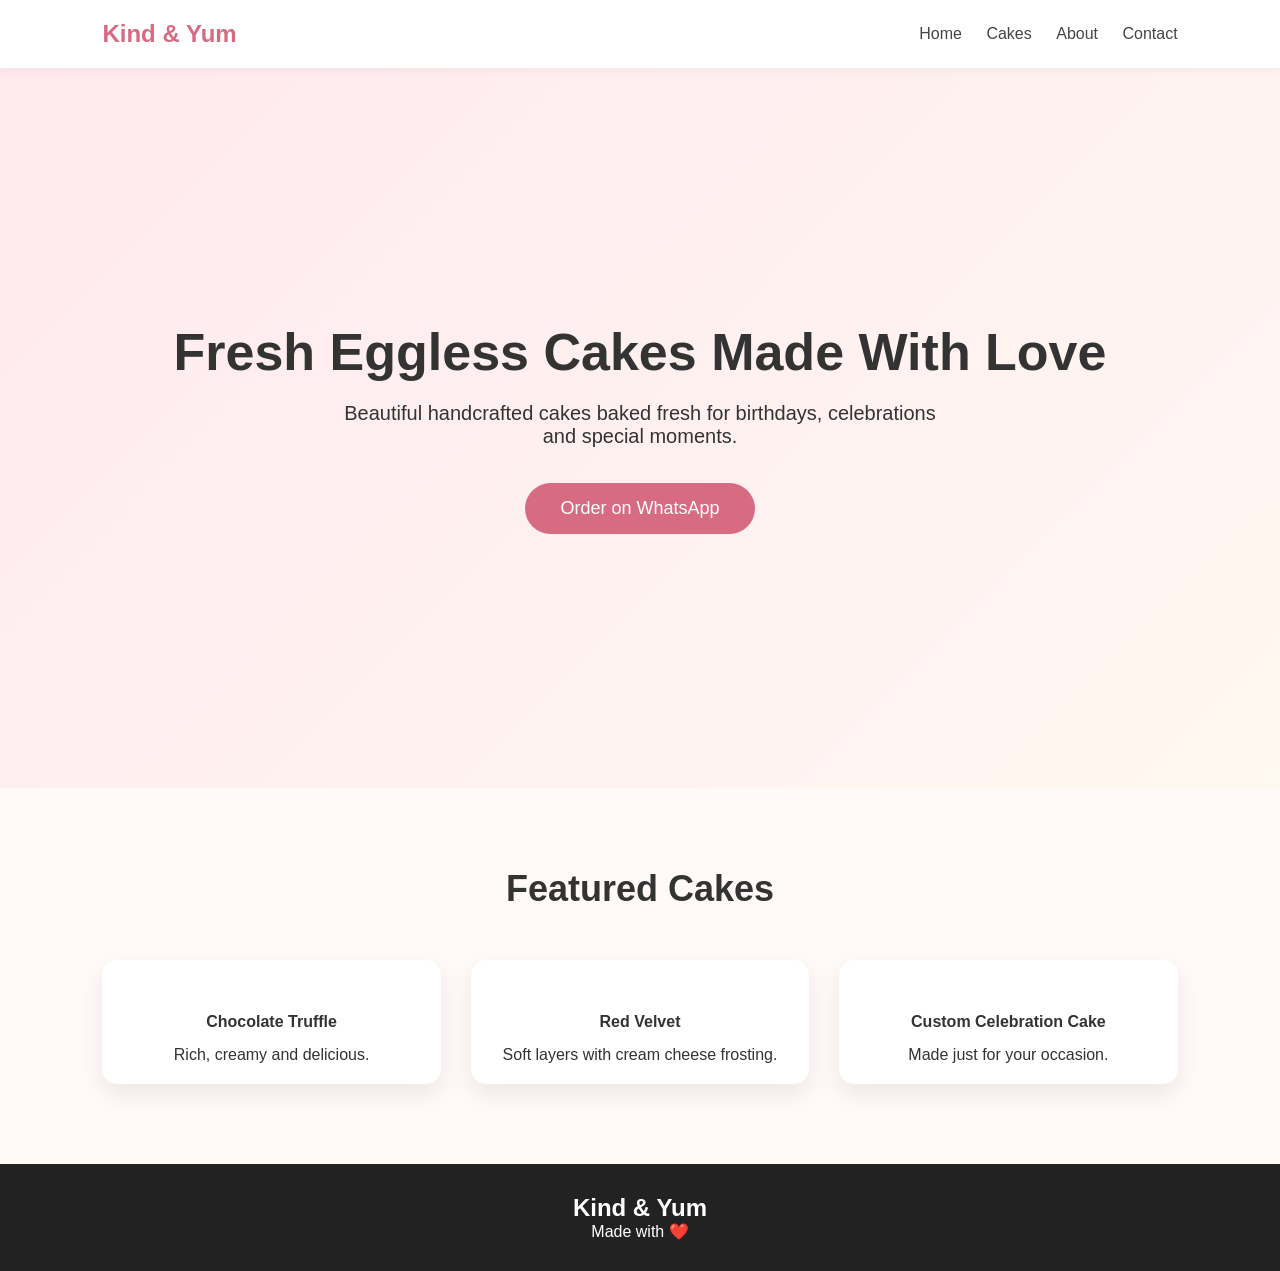
==== index.html @ 8a2b33b7 "Initial version" ====
<!DOCTYPE html>
<html lang="en">
<head>
    <meta charset="UTF-8">
    <meta name="viewport" content="width=device-width, initial-scale=1.0">
    <title>Kind & Yum</title>

    <style>
        *{
            margin:0;
            padding:0;
            box-sizing:border-box;
            font-family:Arial, Helvetica, sans-serif;
        }

        body{
            background:#fffaf7;
            color:#333;
        }

        nav{
            display:flex;
            justify-content:space-between;
            align-items:center;
            padding:20px 8%;
            background:white;
            position:sticky;
            top:0;
            box-shadow:0 2px 10px rgba(0,0,0,.05);
        }

        nav h1{
            color:#d66b82;
        }

        nav a{
            text-decoration:none;
            color:#444;
            margin-left:20px;
        }

        .hero{
            height:80vh;
            display:flex;
            flex-direction:column;
            justify-content:center;
            align-items:center;
            text-align:center;
            padding:20px;
            background:linear-gradient(135deg,#ffe9ef,#fff8f1);
        }

        .hero h2{
            font-size:52px;
            margin-bottom:20px;
        }

        .hero p{
            font-size:20px;
            max-width:600px;
            margin-bottom:35px;
        }

        .btn{
            background:#d66b82;
            color:white;
            text-decoration:none;
            padding:15px 35px;
            border-radius:50px;
            font-size:18px;
            transition:.3s;
        }

        .btn:hover{
            background:#b84f68;
        }

        section{
            padding:80px 8%;
        }

        h3{
            text-align:center;
            font-size:36px;
            margin-bottom:50px;
        }

        .cakes{
            display:grid;
            grid-template-columns:repeat(auto-fit,minmax(250px,1fr));
            gap:30px;
        }

        .card{
            background:white;
            border-radius:15px;
            padding:20px;
            text-align:center;
            box-shadow:0 10px 25px rgba(0,0,0,.08);
        }

        .card img{
            width:100%;
            border-radius:12px;
        }

        .card h4{
            margin:15px 0;
        }

        footer{
            background:#222;
            color:white;
            text-align:center;
            padding:30px;
        }

        @media(max-width:700px){
            .hero h2{
                font-size:36px;
            }
        }
    </style>
</head>

<body>

<nav>
    <h1>Kind & Yum</h1>

    <div>
        <a href="#">Home</a>
        <a href="#">Cakes</a>
        <a href="#">About</a>
        <a href="#">Contact</a>
    </div>
</nav>

<section class="hero">
    <h2>Fresh Eggless Cakes Made With Love</h2>

    <p>
        Beautiful handcrafted cakes baked fresh for birthdays,
        celebrations and special moments.
    </p>

    <a class="btn" href="#">Order on WhatsApp</a>
</section>

<section>

<h3>Featured Cakes</h3>

<div class="cakes">

<div class="card">
<img src="https://placehold.co/500x350" alt="">
<h4>Chocolate Truffle</h4>
<p>Rich, creamy and delicious.</p>
</div>

<div class="card">
<img src="https://placehold.co/500x350" alt="">
<h4>Red Velvet</h4>
<p>Soft layers with cream cheese frosting.</p>
</div>

<div class="card">
<img src="https://placehold.co/500x350" alt="">
<h4>Custom Celebration Cake</h4>
<p>Made just for your occasion.</p>
</div>

</div>

</section>

<footer>

<h2>Kind & Yum</h2>

<p>Made with ❤️</p>

</footer>

</body>
</html>
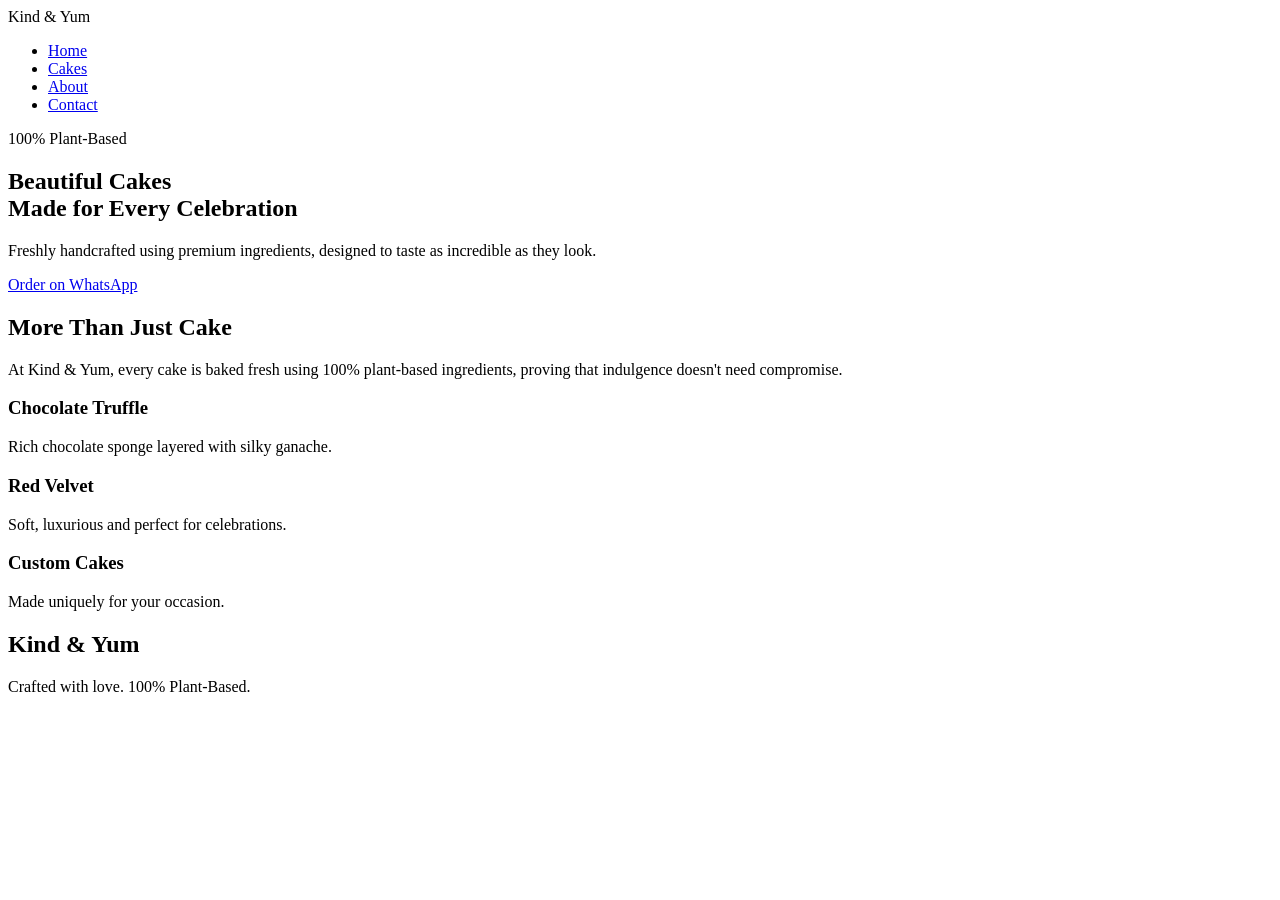
==== commit cd1981da: "Update index.html" ====
--- a/index.html
+++ b/index.html
@@ -3,183 +3,124 @@
 <head>
     <meta charset="UTF-8">
     <meta name="viewport" content="width=device-width, initial-scale=1.0">
-    <title>Kind & Yum</title>
+    <title>Kind & Yum | 100% Plant-Based Cakes</title>
 
-    <style>
-        *{
-            margin:0;
-            padding:0;
-            box-sizing:border-box;
-            font-family:Arial, Helvetica, sans-serif;
-        }
+    <link rel="preconnect" href="https://fonts.googleapis.com">
+    <link rel="preconnect" href="https://fonts.gstatic.com" crossorigin>
 
-        body{
-            background:#fffaf7;
-            color:#333;
-        }
+    <link href="https://fonts.googleapis.com/css2?family=Playfair+Display:wght@500;600;700&family=Poppins:wght@300;400;500;600&display=swap" rel="stylesheet">
 
-        nav{
-            display:flex;
-            justify-content:space-between;
-            align-items:center;
-            padding:20px 8%;
-            background:white;
-            position:sticky;
-            top:0;
-            box-shadow:0 2px 10px rgba(0,0,0,.05);
-        }
-
-        nav h1{
-            color:#d66b82;
-        }
-
-        nav a{
-            text-decoration:none;
-            color:#444;
-            margin-left:20px;
-        }
-
-        .hero{
-            height:80vh;
-            display:flex;
-            flex-direction:column;
-            justify-content:center;
-            align-items:center;
-            text-align:center;
-            padding:20px;
-            background:linear-gradient(135deg,#ffe9ef,#fff8f1);
-        }
-
-        .hero h2{
-            font-size:52px;
-            margin-bottom:20px;
-        }
-
-        .hero p{
-            font-size:20px;
-            max-width:600px;
-            margin-bottom:35px;
-        }
-
-        .btn{
-            background:#d66b82;
-            color:white;
-            text-decoration:none;
-            padding:15px 35px;
-            border-radius:50px;
-            font-size:18px;
-            transition:.3s;
-        }
-
-        .btn:hover{
-            background:#b84f68;
-        }
-
-        section{
-            padding:80px 8%;
-        }
-
-        h3{
-            text-align:center;
-            font-size:36px;
-            margin-bottom:50px;
-        }
-
-        .cakes{
-            display:grid;
-            grid-template-columns:repeat(auto-fit,minmax(250px,1fr));
-            gap:30px;
-        }
-
-        .card{
-            background:white;
-            border-radius:15px;
-            padding:20px;
-            text-align:center;
-            box-shadow:0 10px 25px rgba(0,0,0,.08);
-        }
-
-        .card img{
-            width:100%;
-            border-radius:12px;
-        }
-
-        .card h4{
-            margin:15px 0;
-        }
-
-        footer{
-            background:#222;
-            color:white;
-            text-align:center;
-            padding:30px;
-        }
-
-        @media(max-width:700px){
-            .hero h2{
-                font-size:36px;
-            }
-        }
-    </style>
+    <link rel="stylesheet" href="css/style.css">
 </head>
 
 <body>
 
 <nav>
-    <h1>Kind & Yum</h1>
 
-    <div>
-        <a href="#">Home</a>
-        <a href="#">Cakes</a>
-        <a href="#">About</a>
-        <a href="#">Contact</a>
-    </div>
+<div class="logo">
+Kind & Yum
+</div>
+
+<ul>
+<li><a href="#">Home</a></li>
+<li><a href="#">Cakes</a></li>
+<li><a href="#">About</a></li>
+<li><a href="#">Contact</a></li>
+</ul>
+
 </nav>
 
+
 <section class="hero">
-    <h2>Fresh Eggless Cakes Made With Love</h2>
 
-    <p>
-        Beautiful handcrafted cakes baked fresh for birthdays,
-        celebrations and special moments.
-    </p>
+<div class="overlay"></div>
 
-    <a class="btn" href="#">Order on WhatsApp</a>
-</section>
+<div class="hero-content">
 
-<section>
+<p class="small">
+100% Plant-Based
+</p>
 
-<h3>Featured Cakes</h3>
+<h1>
+Beautiful Cakes<br>
+Made for Every Celebration
+</h1>
 
-<div class="cakes">
+<p class="subtitle">
+Freshly handcrafted using premium ingredients,
+designed to taste as incredible as they look.
+</p>
 
-<div class="card">
-<img src="https://placehold.co/500x350" alt="">
-<h4>Chocolate Truffle</h4>
-<p>Rich, creamy and delicious.</p>
-</div>
-
-<div class="card">
-<img src="https://placehold.co/500x350" alt="">
-<h4>Red Velvet</h4>
-<p>Soft layers with cream cheese frosting.</p>
-</div>
-
-<div class="card">
-<img src="https://placehold.co/500x350" alt="">
-<h4>Custom Celebration Cake</h4>
-<p>Made just for your occasion.</p>
-</div>
+<a href="https://wa.me/YOURNUMBER" class="button">
+Order on WhatsApp
+</a>
 
 </div>
 
 </section>
 
+
+<section class="intro">
+
+<h2>More Than Just Cake</h2>
+
+<p>
+At Kind & Yum, every cake is baked fresh using
+100% plant-based ingredients, proving that indulgence
+doesn't need compromise.
+</p>
+
+</section>
+
+
+<section class="cards">
+
+<div class="card">
+
+<div class="image"></div>
+
+<h3>Chocolate Truffle</h3>
+
+<p>
+Rich chocolate sponge layered with silky ganache.
+</p>
+
+</div>
+
+<div class="card">
+
+<div class="image"></div>
+
+<h3>Red Velvet</h3>
+
+<p>
+Soft, luxurious and perfect for celebrations.
+</p>
+
+</div>
+
+<div class="card">
+
+<div class="image"></div>
+
+<h3>Custom Cakes</h3>
+
+<p>
+Made uniquely for your occasion.
+</p>
+
+</div>
+
+</section>
+
+
 <footer>
 
 <h2>Kind & Yum</h2>
 
-<p>Made with ❤️</p>
+<p>
+Crafted with love. 100% Plant-Based.
+</p>
 
 </footer>
 
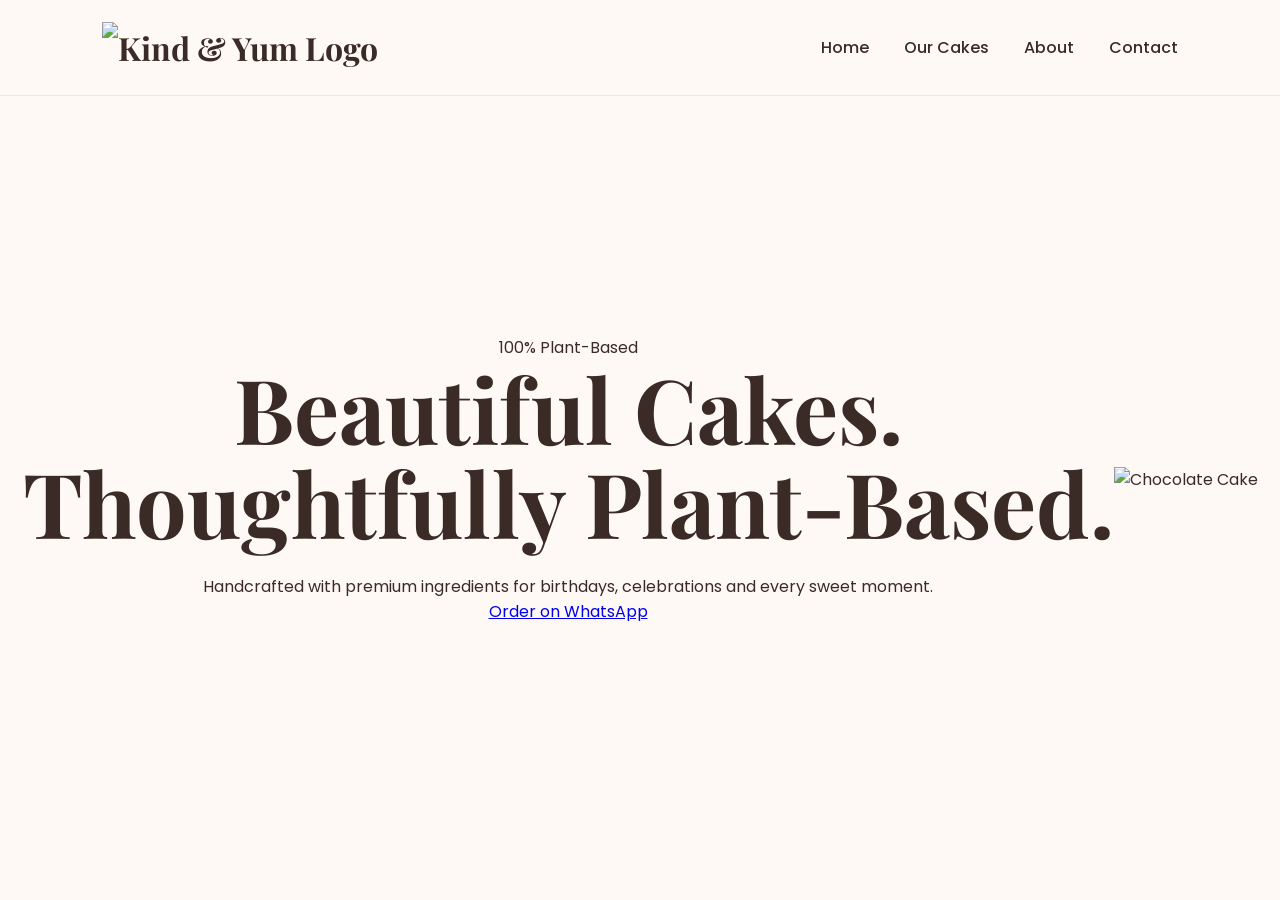
==== commit e45da2a4: "Update index.html" ====
--- a/index.html
+++ b/index.html
@@ -1,128 +1,92 @@
 <!DOCTYPE html>
 <html lang="en">
+
 <head>
-    <meta charset="UTF-8">
-    <meta name="viewport" content="width=device-width, initial-scale=1.0">
-    <title>Kind & Yum | 100% Plant-Based Cakes</title>
 
-    <link rel="preconnect" href="https://fonts.googleapis.com">
-    <link rel="preconnect" href="https://fonts.gstatic.com" crossorigin>
+<meta charset="UTF-8">
+<meta name="viewport" content="width=device-width, initial-scale=1.0">
 
-    <link href="https://fonts.googleapis.com/css2?family=Playfair+Display:wght@500;600;700&family=Poppins:wght@300;400;500;600&display=swap" rel="stylesheet">
+<title>Kind & Yum | Beautiful Plant-Based Cakes</title>
 
-    <link rel="stylesheet" href="css/style.css">
+<link rel="preconnect" href="https://fonts.googleapis.com">
+<link rel="preconnect" href="https://fonts.gstatic.com" crossorigin>
+
+<link href="https://fonts.googleapis.com/css2?family=Playfair+Display:wght@500;600;700&family=Poppins:wght@300;400;500;600&display=swap" rel="stylesheet">
+
+<link rel="stylesheet" href="css/style.css">
+
 </head>
 
 <body>
 
+<header>
+
 <nav>
 
 <div class="logo">
-Kind & Yum
+
+<img src="images/logo.png" alt="Kind & Yum Logo">
+
 </div>
 
 <ul>
+
 <li><a href="#">Home</a></li>
-<li><a href="#">Cakes</a></li>
+
+<li><a href="#">Our Cakes</a></li>
+
 <li><a href="#">About</a></li>
+
 <li><a href="#">Contact</a></li>
+
 </ul>
 
 </nav>
 
+</header>
+
 
 <section class="hero">
 
-<div class="overlay"></div>
+<div class="left">
 
-<div class="hero-content">
+<p class="tag">
 
-<p class="small">
 100% Plant-Based
+
 </p>
 
 <h1>
-Beautiful Cakes<br>
-Made for Every Celebration
+
+Beautiful Cakes.<br>
+
+Thoughtfully Plant-Based.
+
 </h1>
 
-<p class="subtitle">
-Freshly handcrafted using premium ingredients,
-designed to taste as incredible as they look.
+<p>
+
+Handcrafted with premium ingredients for birthdays,
+celebrations and every sweet moment.
+
 </p>
 
-<a href="https://wa.me/YOURNUMBER" class="button">
+<a href="#">
+
 Order on WhatsApp
+
 </a>
+
+</div>
+
+<div class="right">
+
+<img src="images/hero.png" alt="Chocolate Cake">
 
 </div>
 
 </section>
 
+</body>
 
-<section class="intro">
-
-<h2>More Than Just Cake</h2>
-
-<p>
-At Kind & Yum, every cake is baked fresh using
-100% plant-based ingredients, proving that indulgence
-doesn't need compromise.
-</p>
-
-</section>
-
-
-<section class="cards">
-
-<div class="card">
-
-<div class="image"></div>
-
-<h3>Chocolate Truffle</h3>
-
-<p>
-Rich chocolate sponge layered with silky ganache.
-</p>
-
-</div>
-
-<div class="card">
-
-<div class="image"></div>
-
-<h3>Red Velvet</h3>
-
-<p>
-Soft, luxurious and perfect for celebrations.
-</p>
-
-</div>
-
-<div class="card">
-
-<div class="image"></div>
-
-<h3>Custom Cakes</h3>
-
-<p>
-Made uniquely for your occasion.
-</p>
-
-</div>
-
-</section>
-
-
-<footer>
-
-<h2>Kind & Yum</h2>
-
-<p>
-Crafted with love. 100% Plant-Based.
-</p>
-
-</footer>
-
-</body>
 </html>
--- a/css/style.css
+++ b/css/style.css
@@ -0,0 +1,216 @@
+/* Google Fonts */
+@import url('https://fonts.googleapis.com/css2?family=Playfair+Display:wght@500;600;700&family=Poppins:wght@300;400;500;600&display=swap');
+
+*{
+    margin:0;
+    padding:0;
+    box-sizing:border-box;
+}
+
+html{
+    scroll-behavior:smooth;
+}
+
+body{
+    background:#FFF9F6;
+    color:#3B2B26;
+    font-family:'Poppins',sans-serif;
+    line-height:1.6;
+}
+
+/* ---------------- NAV ---------------- */
+
+nav{
+    position:fixed;
+    top:0;
+    width:100%;
+    display:flex;
+    justify-content:space-between;
+    align-items:center;
+    padding:22px 8%;
+    background:rgba(255,249,246,.9);
+    backdrop-filter:blur(14px);
+    z-index:1000;
+    border-bottom:1px solid #EFE7E2;
+}
+
+.logo{
+    font-family:'Playfair Display',serif;
+    font-size:32px;
+    font-weight:700;
+}
+
+nav ul{
+    display:flex;
+    gap:35px;
+    list-style:none;
+}
+
+nav a{
+    text-decoration:none;
+    color:#3B2B26;
+    font-weight:500;
+    transition:.3s;
+}
+
+nav a:hover{
+    color:#D48BA0;
+}
+
+/* ---------------- HERO ---------------- */
+
+.hero{
+    min-height:100vh;
+    display:flex;
+    align-items:center;
+    justify-content:center;
+    text-align:center;
+    padding:140px 20px 80px;
+    background:
+    linear-gradient(rgba(255,249,246,.65),
+    rgba(255,249,246,.8)),
+    url("../images/hero.jpg");
+    background-size:cover;
+    background-position:center;
+}
+
+.hero-content{
+    max-width:900px;
+}
+
+.small{
+    letter-spacing:4px;
+    text-transform:uppercase;
+    color:#D48BA0;
+    font-size:.9rem;
+    margin-bottom:20px;
+}
+
+.hero h1{
+    font-family:'Playfair Display',serif;
+    font-size:clamp(3rem,7vw,5.8rem);
+    line-height:1.05;
+    margin-bottom:25px;
+}
+
+.subtitle{
+    max-width:650px;
+    margin:auto;
+    font-size:1.2rem;
+    color:#5f4b45;
+}
+
+.button{
+    display:inline-block;
+    margin-top:45px;
+    padding:18px 42px;
+    border-radius:999px;
+    background:#3B2B26;
+    color:white;
+    text-decoration:none;
+    transition:.35s;
+    font-weight:600;
+}
+
+.button:hover{
+    transform:translateY(-4px);
+    background:#D48BA0;
+}
+
+/* ---------------- INTRO ---------------- */
+
+.intro{
+    max-width:900px;
+    margin:auto;
+    text-align:center;
+    padding:120px 25px;
+}
+
+.intro h2{
+    font-family:'Playfair Display',serif;
+    font-size:3rem;
+    margin-bottom:25px;
+}
+
+.intro p{
+    font-size:1.15rem;
+    color:#666;
+}
+
+/* ---------------- CARDS ---------------- */
+
+.cards{
+    width:min(1200px,90%);
+    margin:auto;
+    display:grid;
+    grid-template-columns:repeat(auto-fit,minmax(300px,1fr));
+    gap:35px;
+    padding-bottom:120px;
+}
+
+.card{
+    background:white;
+    border-radius:28px;
+    overflow:hidden;
+    box-shadow:0 15px 40px rgba(0,0,0,.08);
+    transition:.4s;
+}
+
+.card:hover{
+    transform:translateY(-12px);
+}
+
+.image{
+    height:320px;
+    background:#efe7e2;
+}
+
+.card h3{
+    font-family:'Playfair Display',serif;
+    font-size:2rem;
+    padding:25px 30px 10px;
+}
+
+.card p{
+    padding:0 30px 35px;
+    color:#666;
+}
+
+/* ---------------- FOOTER ---------------- */
+
+footer{
+    text-align:center;
+    padding:70px 20px;
+    border-top:1px solid #EFE7E2;
+}
+
+footer h2{
+    font-family:'Playfair Display',serif;
+    margin-bottom:10px;
+}
+
+/* ---------------- MOBILE ---------------- */
+
+@media(max-width:800px){
+
+nav{
+    padding:20px;
+}
+
+nav ul{
+    display:none;
+}
+
+.hero{
+    padding-top:150px;
+}
+
+.hero h1{
+    font-size:3.2rem;
+}
+
+.subtitle{
+    font-size:1rem;
+}
+
+}
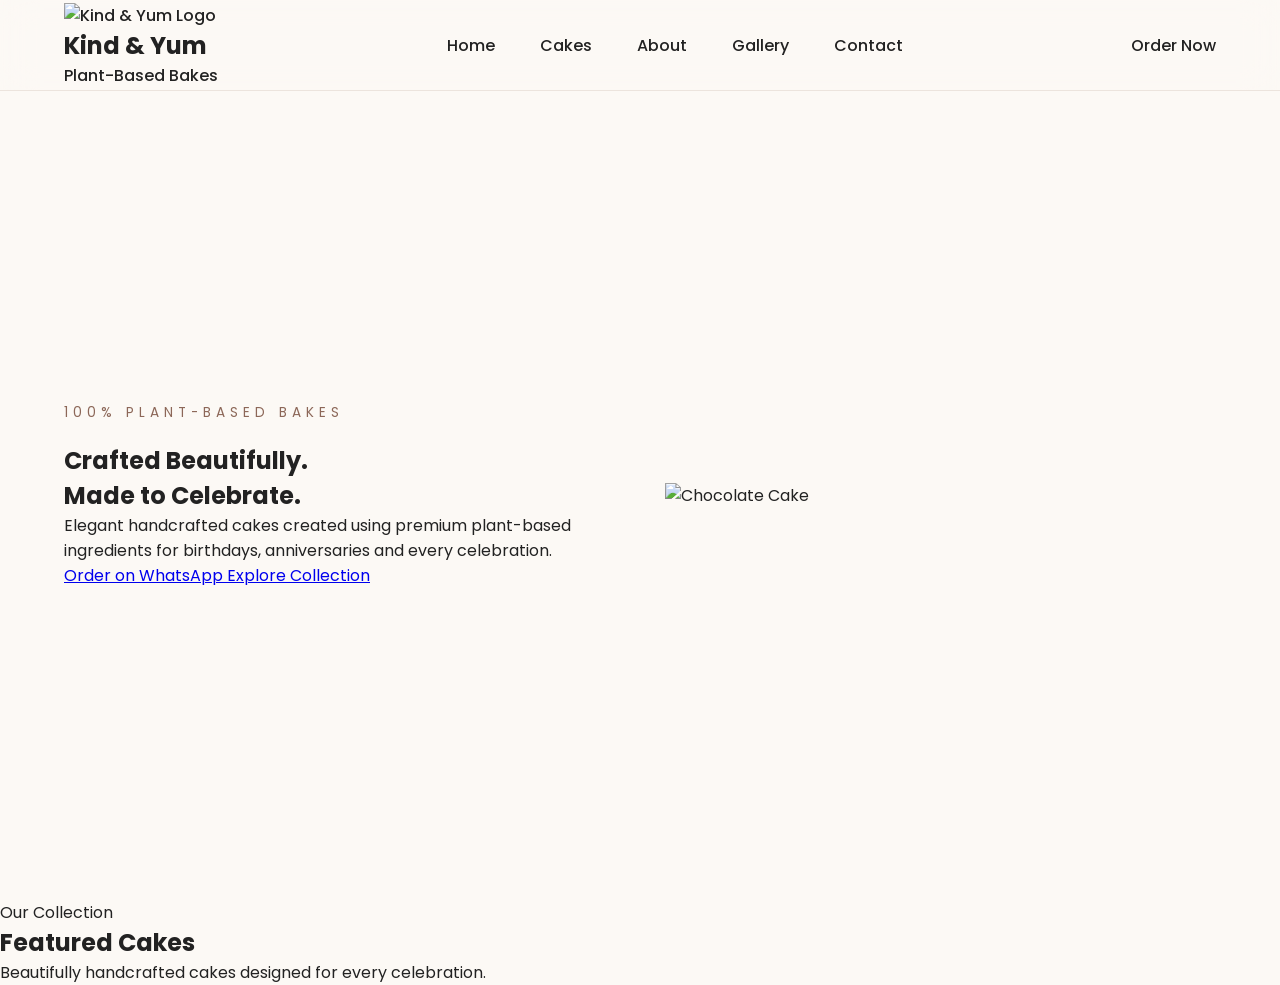
==== commit 35ee5663: "Create index.html" ====
--- a/index.html
+++ b/index.html
@@ -7,6 +7,9 @@
 <meta name="viewport" content="width=device-width, initial-scale=1.0">
 
 <title>Kind & Yum | Beautiful Plant-Based Cakes</title>
+
+<meta name="description"
+content="Beautiful handcrafted 100% plant-based cakes for birthdays, celebrations and every sweet occasion.">
 
 <link rel="preconnect" href="https://fonts.googleapis.com">
 <link rel="preconnect" href="https://fonts.gstatic.com" crossorigin>
@@ -19,74 +22,139 @@
 
 <body>
 
+
+<!-- ================= HEADER ================= -->
+
 <header>
 
-<nav>
+<nav class="navbar">
 
-<div class="logo">
+<a href="#" class="brand">
 
 <img src="images/logo.png" alt="Kind & Yum Logo">
 
+<div class="brand-text">
+
+<h2>Kind & Yum</h2>
+
+<p>Plant-Based Bakes</p>
+
 </div>
 
-<ul>
+</a>
 
-<li><a href="#">Home</a></li>
 
-<li><a href="#">Our Cakes</a></li>
+<ul class="nav-links">
 
-<li><a href="#">About</a></li>
+<li><a href="#home">Home</a></li>
 
-<li><a href="#">Contact</a></li>
+<li><a href="#cakes">Cakes</a></li>
+
+<li><a href="#about">About</a></li>
+
+<li><a href="#gallery">Gallery</a></li>
+
+<li><a href="#contact">Contact</a></li>
 
 </ul>
+
+
+<a href="#" class="order-btn">
+
+Order Now
+
+</a>
 
 </nav>
 
 </header>
 
 
-<section class="hero">
 
-<div class="left">
+<!-- ================= HERO ================= -->
+
+<section class="hero" id="home">
+
+<div class="hero-left">
 
 <p class="tag">
 
-100% Plant-Based
+100% PLANT-BASED BAKES
 
 </p>
 
 <h1>
 
-Beautiful Cakes.<br>
+Crafted Beautifully.<br>
 
-Thoughtfully Plant-Based.
+Made to Celebrate.
 
 </h1>
 
-<p>
+<p class="hero-description">
 
-Handcrafted with premium ingredients for birthdays,
-celebrations and every sweet moment.
+Elegant handcrafted cakes created using premium
+plant-based ingredients for birthdays,
+anniversaries and every celebration.
 
 </p>
 
-<a href="#">
+<div class="hero-buttons">
+
+<a href="#" class="primary-btn">
 
 Order on WhatsApp
 
 </a>
 
+<a href="#cakes" class="secondary-btn">
+
+Explore Collection
+
+</a>
+
 </div>
 
-<div class="right">
+</div>
 
-<img src="images/hero.png" alt="Chocolate Cake">
+
+
+<div class="hero-right">
+
+<img src="images/hero.png"
+alt="Chocolate Cake">
 
 </div>
 
 </section>
 
-</body>
 
-</html>
+
+<!-- ================= FEATURED CAKES ================= -->
+
+<section class="featured" id="cakes">
+
+<div class="section-title">
+
+<span>
+
+Our Collection
+
+</span>
+
+<h2>
+
+Featured Cakes
+
+</h2>
+
+<p>
+
+Beautifully handcrafted cakes designed for every
+celebration.
+
+</p>
+
+</div>
+
+<div class="cake-grid">
--- a/css/style.css
+++ b/css/style.css
@@ -1,216 +1,275 @@
-/* Google Fonts */
 @import url('https://fonts.googleapis.com/css2?family=Playfair+Display:wght@500;600;700&family=Poppins:wght@300;400;500;600&display=swap');
 
 *{
-    margin:0;
-    padding:0;
-    box-sizing:border-box;
+margin:0;
+padding:0;
+box-sizing:border-box;
 }
 
 html{
-    scroll-behavior:smooth;
+scroll-behavior:smooth;
 }
 
 body{
-    background:#FFF9F6;
-    color:#3B2B26;
-    font-family:'Poppins',sans-serif;
-    line-height:1.6;
-}
-
-/* ---------------- NAV ---------------- */
+
+background:#FCF9F5;
+
+font-family:'Poppins',sans-serif;
+
+color:#222;
+
+}
+
+/* ---------- NAVBAR ---------- */
+
+header{
+
+width:100%;
+
+position:fixed;
+
+top:0;
+
+left:0;
+
+z-index:1000;
+
+backdrop-filter:blur(18px);
+
+background:rgba(252,249,245,.75);
+
+border-bottom:1px solid #ece4dd;
+
+}
 
 nav{
-    position:fixed;
-    top:0;
-    width:100%;
-    display:flex;
-    justify-content:space-between;
-    align-items:center;
-    padding:22px 8%;
-    background:rgba(255,249,246,.9);
-    backdrop-filter:blur(14px);
-    z-index:1000;
-    border-bottom:1px solid #EFE7E2;
-}
-
-.logo{
-    font-family:'Playfair Display',serif;
-    font-size:32px;
-    font-weight:700;
+
+width:90%;
+
+margin:auto;
+
+height:90px;
+
+display:flex;
+
+align-items:center;
+
+justify-content:space-between;
+
+}
+
+.logo img{
+
+height:62px;
+
 }
 
 nav ul{
-    display:flex;
-    gap:35px;
-    list-style:none;
+
+display:flex;
+
+list-style:none;
+
+gap:45px;
+
 }
 
 nav a{
-    text-decoration:none;
-    color:#3B2B26;
-    font-weight:500;
-    transition:.3s;
+
+text-decoration:none;
+
+color:#222;
+
+font-weight:500;
+
+transition:.3s;
+
 }
 
 nav a:hover{
-    color:#D48BA0;
-}
-
-/* ---------------- HERO ---------------- */
+
+color:#8c6758;
+
+}
+
+/* ---------- HERO ---------- */
 
 .hero{
-    min-height:100vh;
-    display:flex;
-    align-items:center;
-    justify-content:center;
-    text-align:center;
-    padding:140px 20px 80px;
-    background:
-    linear-gradient(rgba(255,249,246,.65),
-    rgba(255,249,246,.8)),
-    url("../images/hero.jpg");
-    background-size:cover;
-    background-position:center;
-}
-
-.hero-content{
-    max-width:900px;
-}
-
-.small{
-    letter-spacing:4px;
-    text-transform:uppercase;
-    color:#D48BA0;
-    font-size:.9rem;
-    margin-bottom:20px;
-}
-
-.hero h1{
-    font-family:'Playfair Display',serif;
-    font-size:clamp(3rem,7vw,5.8rem);
-    line-height:1.05;
-    margin-bottom:25px;
-}
-
-.subtitle{
-    max-width:650px;
-    margin:auto;
-    font-size:1.2rem;
-    color:#5f4b45;
-}
-
-.button{
-    display:inline-block;
-    margin-top:45px;
-    padding:18px 42px;
-    border-radius:999px;
-    background:#3B2B26;
-    color:white;
-    text-decoration:none;
-    transition:.35s;
-    font-weight:600;
-}
-
-.button:hover{
-    transform:translateY(-4px);
-    background:#D48BA0;
-}
-
-/* ---------------- INTRO ---------------- */
-
-.intro{
-    max-width:900px;
-    margin:auto;
-    text-align:center;
-    padding:120px 25px;
-}
-
-.intro h2{
-    font-family:'Playfair Display',serif;
-    font-size:3rem;
-    margin-bottom:25px;
-}
-
-.intro p{
-    font-size:1.15rem;
-    color:#666;
-}
-
-/* ---------------- CARDS ---------------- */
-
-.cards{
-    width:min(1200px,90%);
-    margin:auto;
-    display:grid;
-    grid-template-columns:repeat(auto-fit,minmax(300px,1fr));
-    gap:35px;
-    padding-bottom:120px;
-}
-
-.card{
-    background:white;
-    border-radius:28px;
-    overflow:hidden;
-    box-shadow:0 15px 40px rgba(0,0,0,.08);
-    transition:.4s;
-}
-
-.card:hover{
-    transform:translateY(-12px);
-}
-
-.image{
-    height:320px;
-    background:#efe7e2;
-}
-
-.card h3{
-    font-family:'Playfair Display',serif;
-    font-size:2rem;
-    padding:25px 30px 10px;
-}
-
-.card p{
-    padding:0 30px 35px;
-    color:#666;
-}
-
-/* ---------------- FOOTER ---------------- */
-
-footer{
-    text-align:center;
-    padding:70px 20px;
-    border-top:1px solid #EFE7E2;
-}
-
-footer h2{
-    font-family:'Playfair Display',serif;
-    margin-bottom:10px;
-}
-
-/* ---------------- MOBILE ---------------- */
-
-@media(max-width:800px){
-
-nav{
-    padding:20px;
-}
+
+width:90%;
+
+margin:auto;
+
+min-height:100vh;
+
+display:grid;
+
+grid-template-columns:1fr 1fr;
+
+align-items:center;
+
+gap:50px;
+
+padding-top:90px;
+
+}
+
+.left{
+
+max-width:560px;
+
+}
+
+.tag{
+
+letter-spacing:5px;
+
+text-transform:uppercase;
+
+font-size:.85rem;
+
+color:#8c6758;
+
+margin-bottom:20px;
+
+}
+
+.left h1{
+
+font-family:'Playfair Display',serif;
+
+font-size:72px;
+
+line-height:1.08;
+
+margin-bottom:25px;
+
+}
+
+.left p{
+
+font-size:19px;
+
+line-height:1.8;
+
+color:#666;
+
+margin-bottom:40px;
+
+}
+
+.left a{
+
+display:inline-block;
+
+padding:18px 38px;
+
+background:#222;
+
+color:white;
+
+text-decoration:none;
+
+border-radius:60px;
+
+transition:.35s;
+
+}
+
+.left a:hover{
+
+background:#8c6758;
+
+transform:translateY(-4px);
+
+}
+
+.right{
+
+display:flex;
+
+justify-content:center;
+
+}
+
+.right img{
+
+width:100%;
+
+max-width:600px;
+
+animation:float 5s ease-in-out infinite;
+
+filter:drop-shadow(0 30px 60px rgba(0,0,0,.18));
+
+}
+
+/* ---------- FLOAT ---------- */
+
+@keyframes float{
+
+0%{
+
+transform:translateY(0px);
+
+}
+
+50%{
+
+transform:translateY(-14px);
+
+}
+
+100%{
+
+transform:translateY(0px);
+
+}
+
+}
+
+/* ---------- MOBILE ---------- */
+
+@media(max-width:950px){
 
 nav ul{
-    display:none;
+
+display:none;
+
 }
 
 .hero{
-    padding-top:150px;
-}
-
-.hero h1{
-    font-size:3.2rem;
-}
-
-.subtitle{
-    font-size:1rem;
-}
-
-}
+
+grid-template-columns:1fr;
+
+text-align:center;
+
+padding-top:140px;
+
+}
+
+.left{
+
+margin:auto;
+
+}
+
+.left h1{
+
+font-size:52px;
+
+}
+
+.right{
+
+margin-top:40px;
+
+}
+
+.right img{
+
+max-width:420px;
+
+}
+
+}
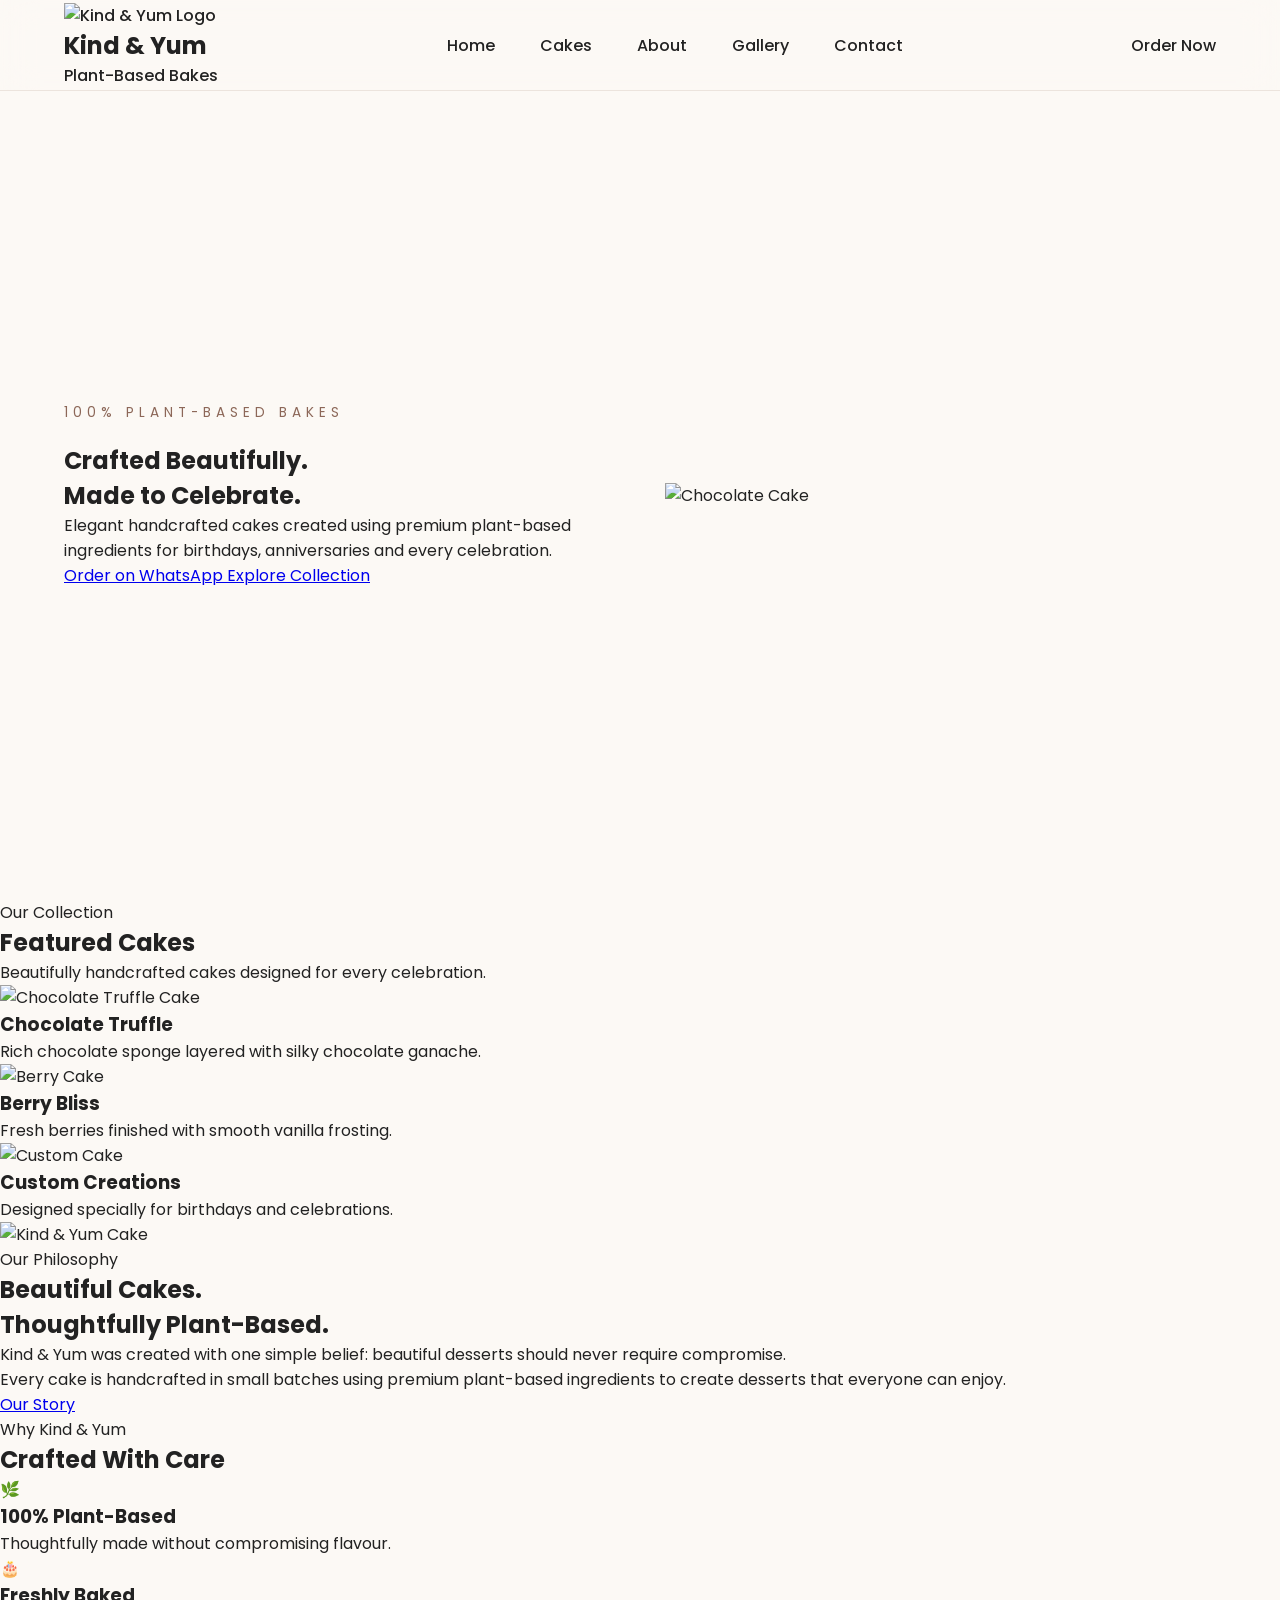
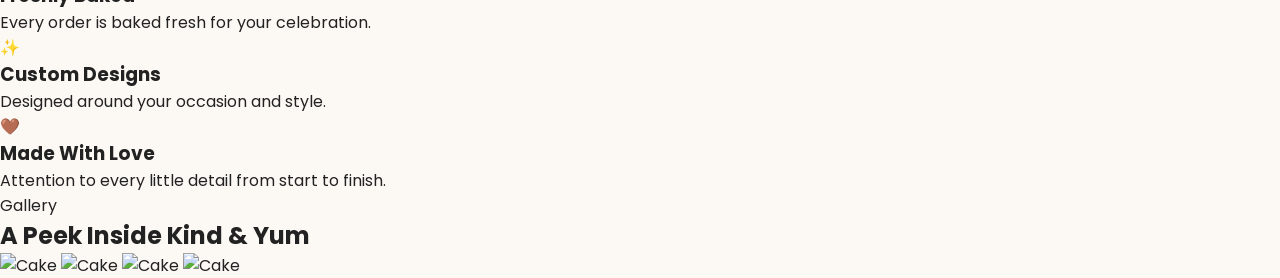
==== commit a9991aa5: "Update index.html" ====
--- a/index.html
+++ b/index.html
@@ -158,3 +158,269 @@
 </div>
 
 <div class="cake-grid">
+  <article class="cake-card">
+
+    <img src="images/cake1.png" alt="Chocolate Truffle Cake">
+
+    <div class="cake-info">
+
+        <h3>Chocolate Truffle</h3>
+
+        <p>
+            Rich chocolate sponge layered with silky chocolate ganache.
+        </p>
+
+    </div>
+
+</article>
+
+
+<article class="cake-card">
+
+    <img src="images/cake2.png" alt="Berry Cake">
+
+    <div class="cake-info">
+
+        <h3>Berry Bliss</h3>
+
+        <p>
+            Fresh berries finished with smooth vanilla frosting.
+        </p>
+
+    </div>
+
+</article>
+
+
+<article class="cake-card">
+
+    <img src="images/cake3.png" alt="Custom Cake">
+
+    <div class="cake-info">
+
+        <h3>Custom Creations</h3>
+
+        <p>
+            Designed specially for birthdays and celebrations.
+        </p>
+
+    </div>
+
+</article>
+
+</div>
+
+</section>
+
+
+<!-- ================= ABOUT ================= -->
+
+<section class="about" id="about">
+
+<div class="about-image">
+
+<img src="images/hero.png" alt="Kind & Yum Cake">
+
+</div>
+
+<div class="about-content">
+
+<span class="section-tag">
+
+Our Philosophy
+
+</span>
+
+<h2>
+
+Beautiful Cakes.<br>
+
+Thoughtfully Plant-Based.
+
+</h2>
+
+<p>
+
+Kind & Yum was created with one simple belief:
+beautiful desserts should never require compromise.
+
+</p>
+
+<p>
+
+Every cake is handcrafted in small batches using
+premium plant-based ingredients to create desserts
+that everyone can enjoy.
+
+</p>
+
+<a href="#" class="primary-btn">
+
+Our Story
+
+</a>
+
+</div>
+
+</section>
+
+
+
+<!-- ================= VALUES ================= -->
+
+<section class="values">
+
+<div class="section-title">
+
+<span>
+
+Why Kind & Yum
+
+</span>
+
+<h2>
+
+Crafted With Care
+
+</h2>
+
+</div>
+
+
+<div class="values-grid">
+
+
+<div class="value-card">
+
+<div class="icon">
+
+🌿
+
+</div>
+
+<h3>
+
+100% Plant-Based
+
+</h3>
+
+<p>
+
+Thoughtfully made without compromising flavour.
+
+</p>
+
+</div>
+
+
+
+<div class="value-card">
+
+<div class="icon">
+
+🎂
+
+</div>
+
+<h3>
+
+Freshly Baked
+
+</h3>
+
+<p>
+
+Every order is baked fresh for your celebration.
+
+</p>
+
+</div>
+
+
+
+<div class="value-card">
+
+<div class="icon">
+
+✨
+
+</div>
+
+<h3>
+
+Custom Designs
+
+</h3>
+
+<p>
+
+Designed around your occasion and style.
+
+</p>
+
+</div>
+
+
+
+<div class="value-card">
+
+<div class="icon">
+
+🤎
+
+</div>
+
+<h3>
+
+Made With Love
+
+</h3>
+
+<p>
+
+Attention to every little detail from start to finish.
+
+</p>
+
+</div>
+
+
+</div>
+
+</section>
+
+
+
+<!-- ================= GALLERY ================= -->
+
+<section class="gallery" id="gallery">
+
+<div class="section-title">
+
+<span>
+
+Gallery
+
+</span>
+
+<h2>
+
+A Peek Inside Kind & Yum
+
+</h2>
+
+</div>
+
+<div class="gallery-grid">
+
+<img src="images/gallery1.png" alt="Cake">
+
+<img src="images/gallery2.png" alt="Cake">
+
+<img src="images/gallery3.png" alt="Cake">
+
+<img src="images/gallery4.png" alt="Cake">
+
+</div>
+
+</section>
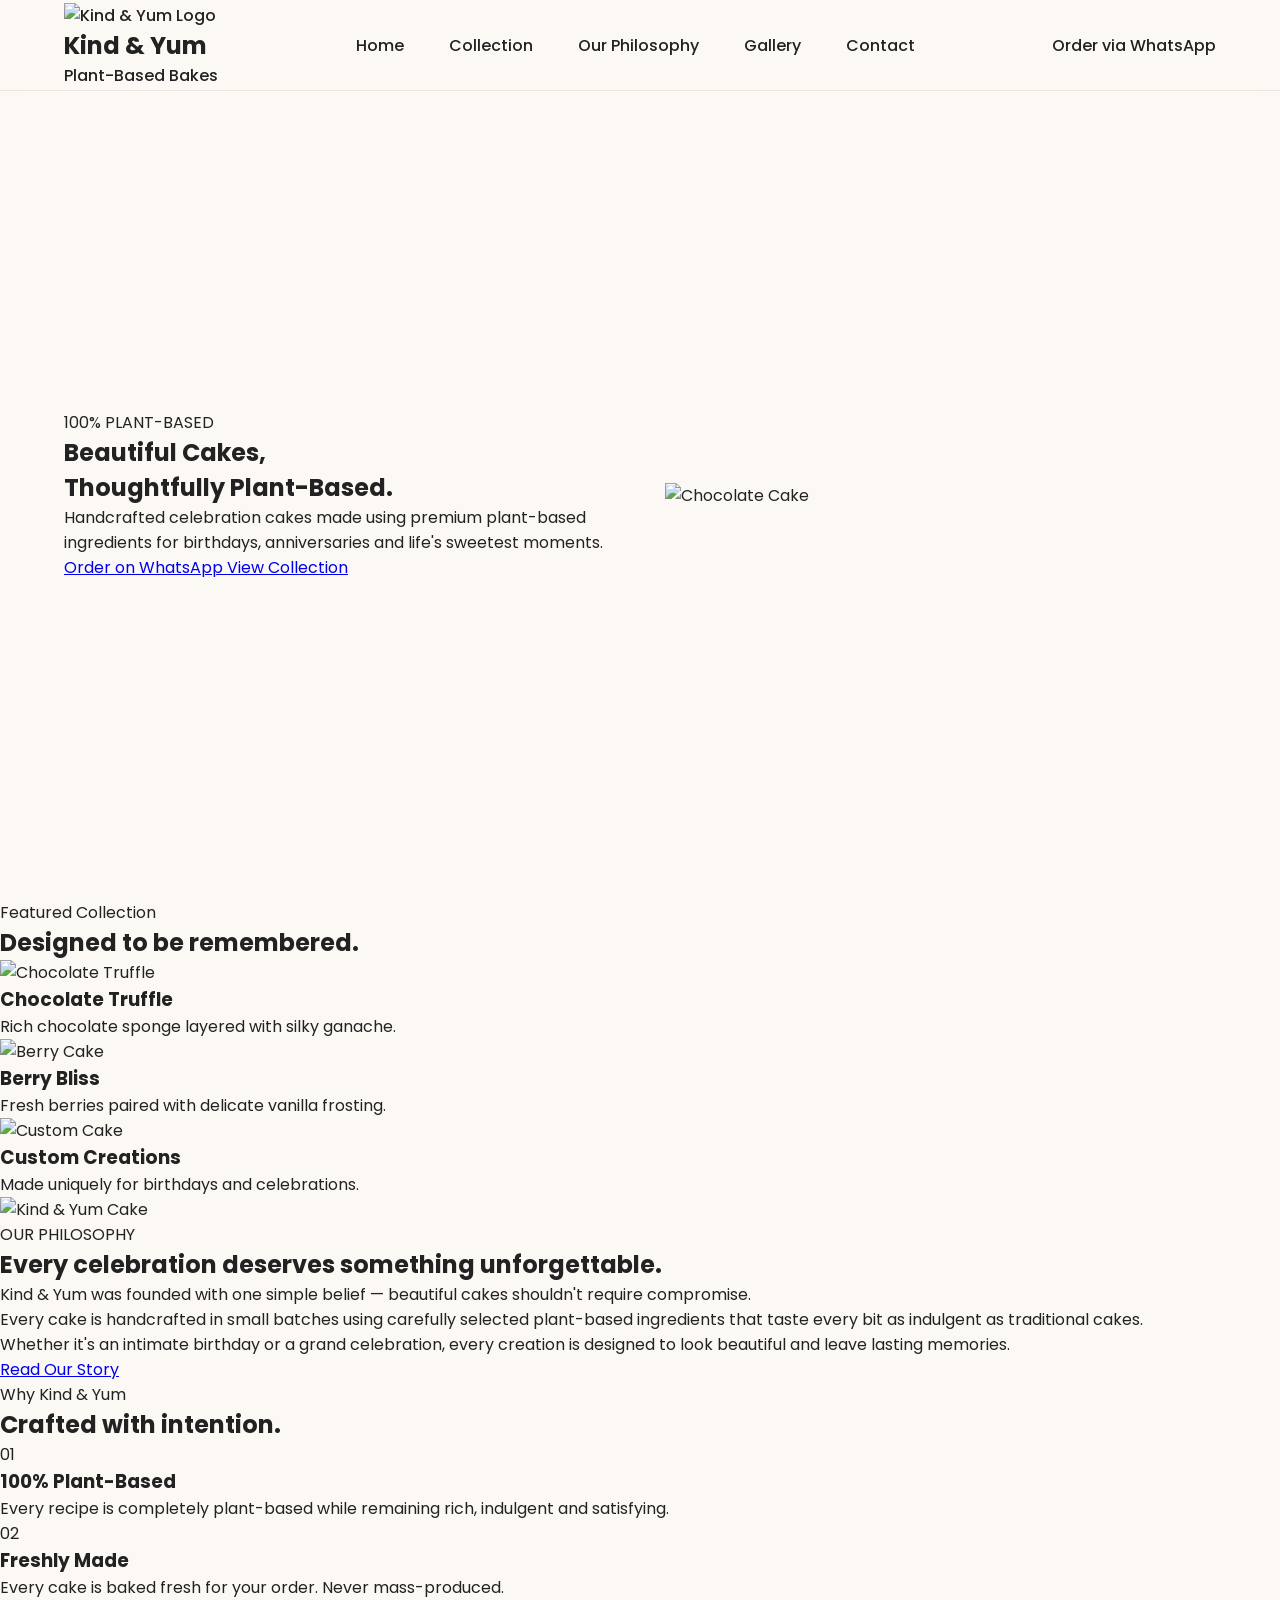
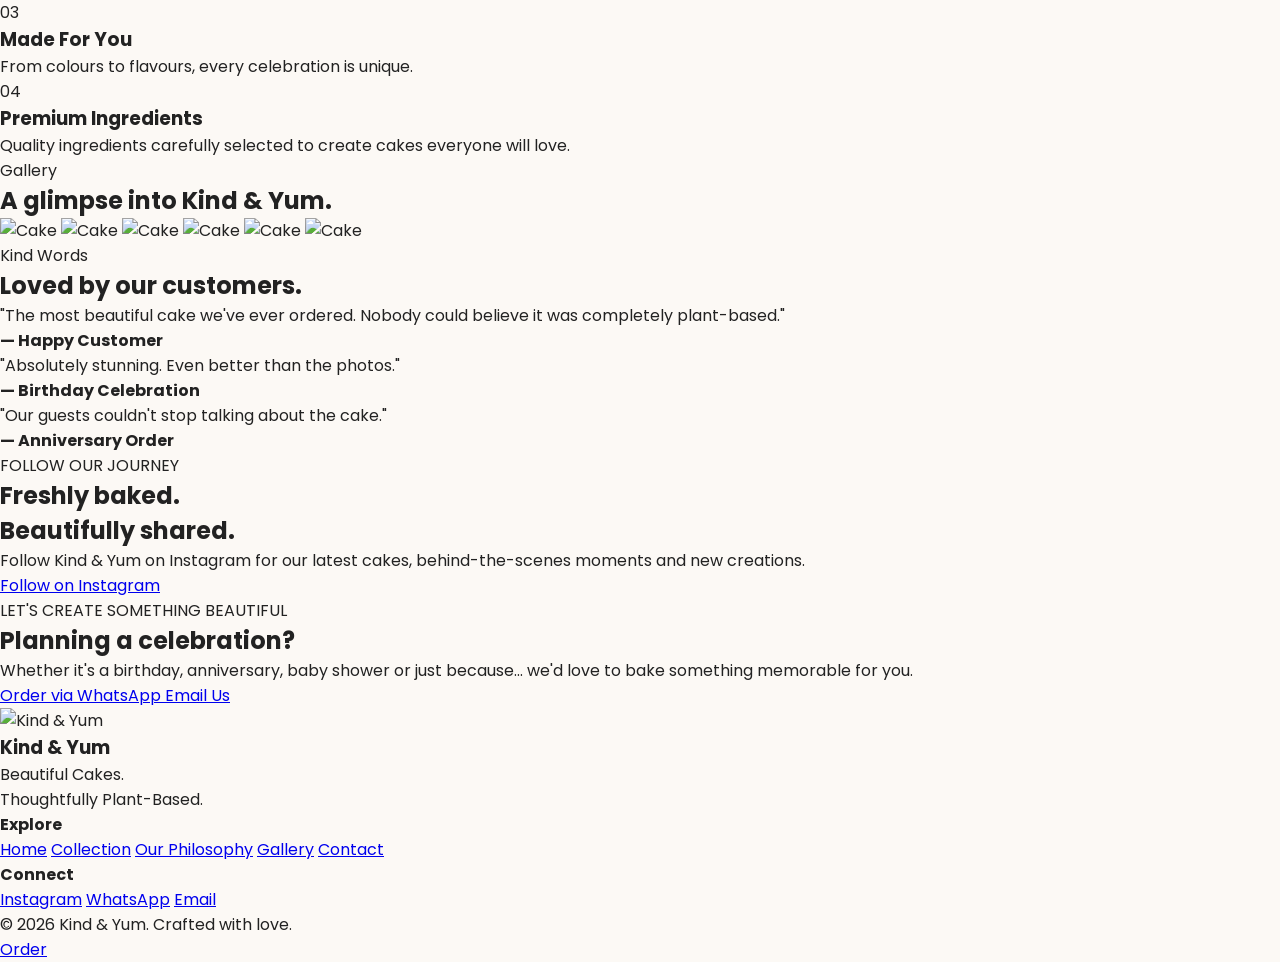
==== commit 273fddf5: "Update index.html" ====
--- a/index.html
+++ b/index.html
@@ -1,35 +1,34 @@
+
 <!DOCTYPE html>
 <html lang="en">
 
 <head>
-
-<meta charset="UTF-8">
-<meta name="viewport" content="width=device-width, initial-scale=1.0">
-
-<title>Kind & Yum | Beautiful Plant-Based Cakes</title>
-
-<meta name="description"
-content="Beautiful handcrafted 100% plant-based cakes for birthdays, celebrations and every sweet occasion.">
-
-<link rel="preconnect" href="https://fonts.googleapis.com">
-<link rel="preconnect" href="https://fonts.gstatic.com" crossorigin>
-
-<link href="https://fonts.googleapis.com/css2?family=Playfair+Display:wght@500;600;700&family=Poppins:wght@300;400;500;600&display=swap" rel="stylesheet">
-
-<link rel="stylesheet" href="css/style.css">
-
+    <meta charset="UTF-8">
+    <meta name="viewport" content="width=device-width, initial-scale=1.0">
+
+    <title>Kind & Yum | Beautiful Plant-Based Cakes</title>
+
+    <meta name="description"
+        content="Beautiful handcrafted 100% plant-based cakes for birthdays, celebrations and special moments.">
+
+    <link rel="icon" href="images/logo.png">
+
+    <link rel="preconnect" href="https://fonts.googleapis.com">
+    <link rel="preconnect" href="https://fonts.gstatic.com" crossorigin>
+
+    <link href="https://fonts.googleapis.com/css2?family=Cormorant+Garamond:wght@500;600;700&family=Manrope:wght@300;400;500;600;700&display=swap"
+        rel="stylesheet">
+
+    <link rel="stylesheet" href="css/style.css">
 </head>
 
 <body>
 
-
-<!-- ================= HEADER ================= -->
-
 <header>
 
 <nav class="navbar">
 
-<a href="#" class="brand">
+<a href="#home" class="brand">
 
 <img src="images/logo.png" alt="Kind & Yum Logo">
 
@@ -37,31 +36,25 @@
 
 <h2>Kind & Yum</h2>
 
-<p>Plant-Based Bakes</p>
-
-</div>
-
-</a>
-
+<span>Plant-Based Bakes</span>
+
+</div>
+
+</a>
 
 <ul class="nav-links">
 
 <li><a href="#home">Home</a></li>
-
-<li><a href="#cakes">Cakes</a></li>
-
-<li><a href="#about">About</a></li>
-
+<li><a href="#collection">Collection</a></li>
+<li><a href="#philosophy">Our Philosophy</a></li>
 <li><a href="#gallery">Gallery</a></li>
-
 <li><a href="#contact">Contact</a></li>
 
 </ul>
 
-
-<a href="#" class="order-btn">
-
-Order Now
+<a href="#" class="order-button">
+
+Order via WhatsApp
 
 </a>
 
@@ -71,35 +64,34 @@
 
 
 
-<!-- ================= HERO ================= -->
+<main>
 
 <section class="hero" id="home">
 
-<div class="hero-left">
-
-<p class="tag">
-
-100% PLANT-BASED BAKES
+<div class="hero-content">
+
+<p class="eyebrow">
+
+100% PLANT-BASED
 
 </p>
 
 <h1>
 
-Crafted Beautifully.<br>
-
-Made to Celebrate.
+Beautiful Cakes,<br>
+Thoughtfully Plant-Based.
 
 </h1>
 
-<p class="hero-description">
-
-Elegant handcrafted cakes created using premium
+<p>
+
+Handcrafted celebration cakes made using premium
 plant-based ingredients for birthdays,
-anniversaries and every celebration.
-
-</p>
-
-<div class="hero-buttons">
+anniversaries and life's sweetest moments.
+
+</p>
+
+<div class="hero-actions">
 
 <a href="#" class="primary-btn">
 
@@ -107,320 +99,589 @@
 
 </a>
 
-<a href="#cakes" class="secondary-btn">
-
-Explore Collection
-
-</a>
-
-</div>
-
-</div>
-
-
-
-<div class="hero-right">
-
-<img src="images/hero.png"
-alt="Chocolate Cake">
-
-</div>
-
-</section>
-
-
-
-<!-- ================= FEATURED CAKES ================= -->
-
-<section class="featured" id="cakes">
-
-<div class="section-title">
-
-<span>
-
-Our Collection
-
-</span>
+<a href="#collection" class="secondary-btn">
+
+View Collection
+
+</a>
+
+</div>
+
+</div>
+
+<div class="hero-image">
+
+<img src="images/hero.png" alt="Chocolate Cake">
+
+</div>
+
+</section>
+
+
+
+<section class="featured" id="collection">
+
+<div class="section-header">
+
+<p>
+
+Featured Collection
+
+</p>
 
 <h2>
 
-Featured Cakes
+Designed to be remembered.
 
 </h2>
 
-<p>
-
-Beautifully handcrafted cakes designed for every
-celebration.
-
-</p>
-
 </div>
 
 <div class="cake-grid">
-  <article class="cake-card">
-
-    <img src="images/cake1.png" alt="Chocolate Truffle Cake">
-
-    <div class="cake-info">
-
-        <h3>Chocolate Truffle</h3>
-
-        <p>
-            Rich chocolate sponge layered with silky chocolate ganache.
-        </p>
-
-    </div>
+
+<article class="cake-card">
+
+<img src="images/cake1.png" alt="Chocolate Truffle">
+
+<div class="cake-text">
+
+<h3>
+
+Chocolate Truffle
+
+</h3>
+
+<p>
+
+Rich chocolate sponge layered with silky ganache.
+
+</p>
+
+</div>
 
 </article>
 
-
 <article class="cake-card">
 
-    <img src="images/cake2.png" alt="Berry Cake">
-
-    <div class="cake-info">
-
-        <h3>Berry Bliss</h3>
-
-        <p>
-            Fresh berries finished with smooth vanilla frosting.
-        </p>
-
-    </div>
+<img src="images/cake2.png" alt="Berry Cake">
+
+<div class="cake-text">
+
+<h3>
+
+Berry Bliss
+
+</h3>
+
+<p>
+
+Fresh berries paired with delicate vanilla frosting.
+
+</p>
+
+</div>
 
 </article>
 
-
 <article class="cake-card">
 
-    <img src="images/cake3.png" alt="Custom Cake">
-
-    <div class="cake-info">
-
-        <h3>Custom Creations</h3>
-
-        <p>
-            Designed specially for birthdays and celebrations.
-        </p>
-
-    </div>
+<img src="images/cake3.png" alt="Custom Cake">
+
+<div class="cake-text">
+
+<h3>
+
+Custom Creations
+
+</h3>
+
+<p>
+
+Made uniquely for birthdays and celebrations.
+
+</p>
+
+</div>
 
 </article>
 
 </div>
 
 </section>
-
-
-<!-- ================= ABOUT ================= -->
-
-<section class="about" id="about">
-
-<div class="about-image">
+<!-- ================= PHILOSOPHY ================= -->
+
+<section class="philosophy" id="philosophy">
+
+<div class="philosophy-image">
 
 <img src="images/hero.png" alt="Kind & Yum Cake">
 
 </div>
 
-<div class="about-content">
-
-<span class="section-tag">
-
-Our Philosophy
-
-</span>
+<div class="philosophy-content">
+
+<p class="eyebrow">
+
+OUR PHILOSOPHY
+
+</p>
 
 <h2>
 
+Every celebration deserves
+something unforgettable.
+
+</h2>
+
+<p>
+
+Kind & Yum was founded with one simple belief —
+beautiful cakes shouldn't require compromise.
+
+</p>
+
+<p>
+
+Every cake is handcrafted in small batches using
+carefully selected plant-based ingredients that
+taste every bit as indulgent as traditional cakes.
+
+</p>
+
+<p>
+
+Whether it's an intimate birthday or a grand
+celebration, every creation is designed to look
+beautiful and leave lasting memories.
+
+</p>
+
+<a href="#" class="primary-btn">
+
+Read Our Story
+
+</a>
+
+</div>
+
+</section>
+
+
+
+<!-- ================= VALUES ================= -->
+
+<section class="values">
+
+<div class="section-header">
+
+<p>
+
+Why Kind & Yum
+
+</p>
+
+<h2>
+
+Crafted with intention.
+
+</h2>
+
+</div>
+
+<div class="value-grid">
+
+<div class="value-card">
+
+<div class="value-number">
+
+01
+
+</div>
+
+<h3>
+
+100% Plant-Based
+
+</h3>
+
+<p>
+
+Every recipe is completely plant-based while
+remaining rich, indulgent and satisfying.
+
+</p>
+
+</div>
+
+<div class="value-card">
+
+<div class="value-number">
+
+02
+
+</div>
+
+<h3>
+
+Freshly Made
+
+</h3>
+
+<p>
+
+Every cake is baked fresh for your order.
+Never mass-produced.
+
+</p>
+
+</div>
+
+<div class="value-card">
+
+<div class="value-number">
+
+03
+
+</div>
+
+<h3>
+
+Made For You
+
+</h3>
+
+<p>
+
+From colours to flavours,
+every celebration is unique.
+
+</p>
+
+</div>
+
+<div class="value-card">
+
+<div class="value-number">
+
+04
+
+</div>
+
+<h3>
+
+Premium Ingredients
+
+</h3>
+
+<p>
+
+Quality ingredients carefully selected to
+create cakes everyone will love.
+
+</p>
+
+</div>
+
+</div>
+
+</section>
+
+
+
+<!-- ================= GALLERY ================= -->
+
+<section class="gallery" id="gallery">
+
+<div class="section-header">
+
+<p>
+
+Gallery
+
+</p>
+
+<h2>
+
+A glimpse into Kind & Yum.
+
+</h2>
+
+</div>
+
+<div class="gallery-grid">
+
+<img src="images/gallery1.png" alt="Cake">
+
+<img src="images/gallery2.png" alt="Cake">
+
+<img src="images/gallery3.png" alt="Cake">
+
+<img src="images/gallery4.png" alt="Cake">
+
+<img src="images/cake1.png" alt="Cake">
+
+<img src="images/cake2.png" alt="Cake">
+
+</div>
+
+</section>
+
+
+
+<!-- ================= TESTIMONIALS ================= -->
+
+<section class="testimonials">
+
+<div class="section-header">
+
+<p>
+
+Kind Words
+
+</p>
+
+<h2>
+
+Loved by our customers.
+
+</h2>
+
+</div>
+
+<div class="testimonial-grid">
+
+<div class="testimonial">
+
+<p>
+
+"The most beautiful cake we've ever ordered.
+Nobody could believe it was completely plant-based."
+
+</p>
+
+<h4>
+
+— Happy Customer
+
+</h4>
+
+</div>
+
+<div class="testimonial">
+
+<p>
+
+"Absolutely stunning.
+Even better than the photos."
+
+</p>
+
+<h4>
+
+— Birthday Celebration
+
+</h4>
+
+</div>
+
+<div class="testimonial">
+
+<p>
+
+"Our guests couldn't stop talking about the cake."
+
+</p>
+
+<h4>
+
+— Anniversary Order
+
+</h4>
+
+</div>
+
+</div>
+
+</section>
+<!-- ================= INSTAGRAM ================= -->
+
+<section class="instagram">
+
+<div class="instagram-content">
+
+<p class="eyebrow">
+
+FOLLOW OUR JOURNEY
+
+</p>
+
+<h2>
+
+Freshly baked.<br>
+Beautifully shared.
+
+</h2>
+
+<p>
+
+Follow Kind & Yum on Instagram for our latest
+cakes, behind-the-scenes moments and new creations.
+
+</p>
+
+<a href="https://instagram.com/kindandyum" target="_blank" class="primary-btn">
+
+Follow on Instagram
+
+</a>
+
+</div>
+
+</section>
+
+
+
+<!-- ================= CONTACT ================= -->
+
+<section class="contact" id="contact">
+
+<div class="contact-box">
+
+<p class="eyebrow">
+
+LET'S CREATE SOMETHING BEAUTIFUL
+
+</p>
+
+<h2>
+
+Planning a celebration?
+
+</h2>
+
+<p>
+
+Whether it's a birthday, anniversary, baby shower
+or just because...
+
+we'd love to bake something memorable for you.
+
+</p>
+
+<div class="contact-buttons">
+
+<a href="#" class="primary-btn">
+
+Order via WhatsApp
+
+</a>
+
+<a href="mailto:hello@kindandyum.com" class="secondary-btn">
+
+Email Us
+
+</a>
+
+</div>
+
+</div>
+
+</section>
+
+
+
+<!-- ================= FOOTER ================= -->
+
+<footer>
+
+<div class="footer-top">
+
+<div class="footer-brand">
+
+<img src="images/logo.png" alt="Kind & Yum">
+
+<h3>
+
+Kind & Yum
+
+</h3>
+
+<p>
+
 Beautiful Cakes.<br>
 
 Thoughtfully Plant-Based.
 
-</h2>
-
-<p>
-
-Kind & Yum was created with one simple belief:
-beautiful desserts should never require compromise.
-
-</p>
-
-<p>
-
-Every cake is handcrafted in small batches using
-premium plant-based ingredients to create desserts
-that everyone can enjoy.
-
-</p>
-
-<a href="#" class="primary-btn">
-
-Our Story
-
-</a>
-
-</div>
-
-</section>
-
-
-
-<!-- ================= VALUES ================= -->
-
-<section class="values">
-
-<div class="section-title">
-
-<span>
-
-Why Kind & Yum
-
-</span>
-
-<h2>
-
-Crafted With Care
-
-</h2>
-
-</div>
-
-
-<div class="values-grid">
-
-
-<div class="value-card">
-
-<div class="icon">
-
-🌿
-
-</div>
-
-<h3>
-
-100% Plant-Based
-
-</h3>
-
-<p>
-
-Thoughtfully made without compromising flavour.
-
-</p>
-
-</div>
-
-
-
-<div class="value-card">
-
-<div class="icon">
-
-🎂
-
-</div>
-
-<h3>
-
-Freshly Baked
-
-</h3>
-
-<p>
-
-Every order is baked fresh for your celebration.
-
-</p>
-
-</div>
-
-
-
-<div class="value-card">
-
-<div class="icon">
-
-✨
-
-</div>
-
-<h3>
-
-Custom Designs
-
-</h3>
-
-<p>
-
-Designed around your occasion and style.
-
-</p>
-
-</div>
-
-
-
-<div class="value-card">
-
-<div class="icon">
-
-🤎
-
-</div>
-
-<h3>
-
-Made With Love
-
-</h3>
-
-<p>
-
-Attention to every little detail from start to finish.
-
-</p>
-
-</div>
-
-
-</div>
-
-</section>
-
-
-
-<!-- ================= GALLERY ================= -->
-
-<section class="gallery" id="gallery">
-
-<div class="section-title">
-
-<span>
-
-Gallery
-
-</span>
-
-<h2>
-
-A Peek Inside Kind & Yum
-
-</h2>
-
-</div>
-
-<div class="gallery-grid">
-
-<img src="images/gallery1.png" alt="Cake">
-
-<img src="images/gallery2.png" alt="Cake">
-
-<img src="images/gallery3.png" alt="Cake">
-
-<img src="images/gallery4.png" alt="Cake">
-
-</div>
-
-</section>
+</p>
+
+</div>
+
+<div class="footer-links">
+
+<h4>
+
+Explore
+
+</h4>
+
+<a href="#home">Home</a>
+
+<a href="#collection">Collection</a>
+
+<a href="#philosophy">Our Philosophy</a>
+
+<a href="#gallery">Gallery</a>
+
+<a href="#contact">Contact</a>
+
+</div>
+
+<div class="footer-links">
+
+<h4>
+
+Connect
+
+</h4>
+
+<a href="#">Instagram</a>
+
+<a href="#">WhatsApp</a>
+
+<a href="#">Email</a>
+
+</div>
+
+</div>
+
+<div class="footer-bottom">
+
+<p>
+
+© 2026 Kind & Yum.
+Crafted with love.
+
+</p>
+
+</div>
+
+</footer>
+
+
+
+<!-- Floating WhatsApp Button -->
+
+<a href="#" class="floating-whatsapp">
+
+Order
+
+</a>
+
+</main>
+
+
+<script src="js/script.js"></script>
+
+</body>
+
+</html>
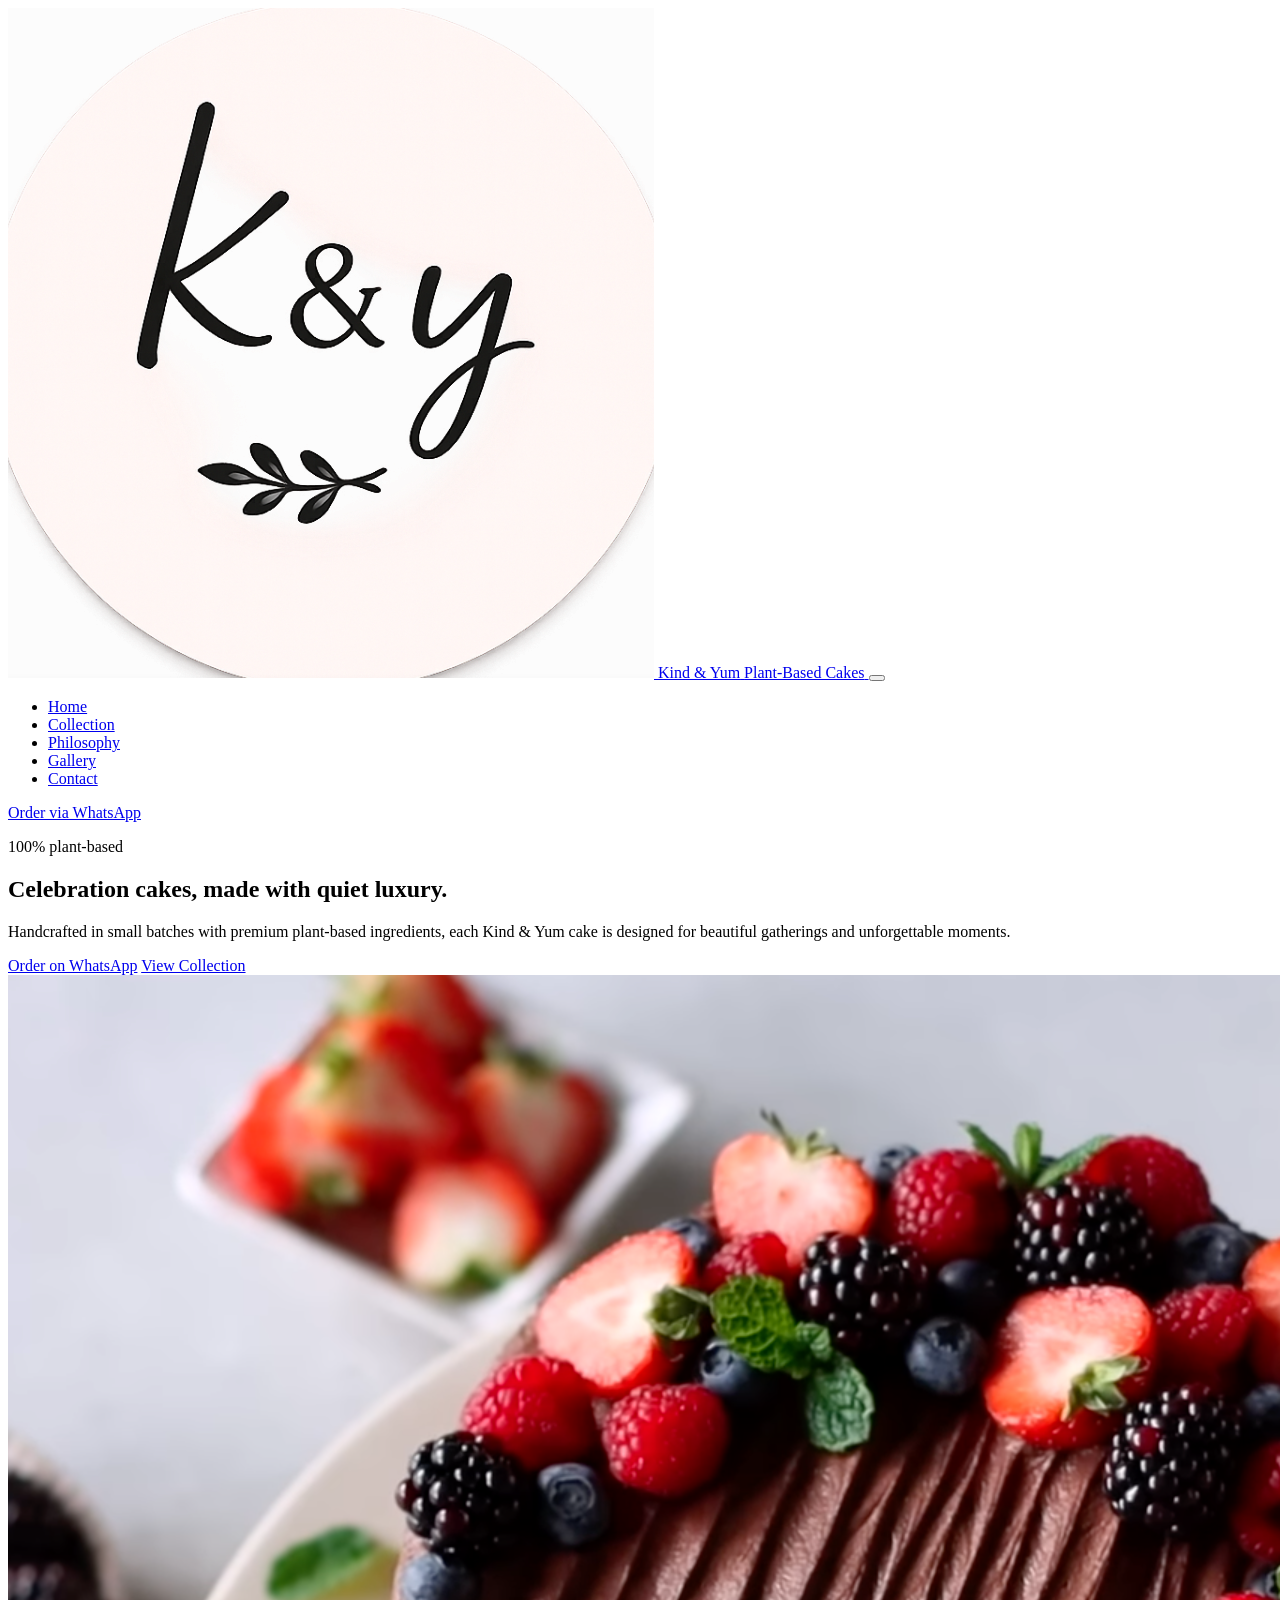
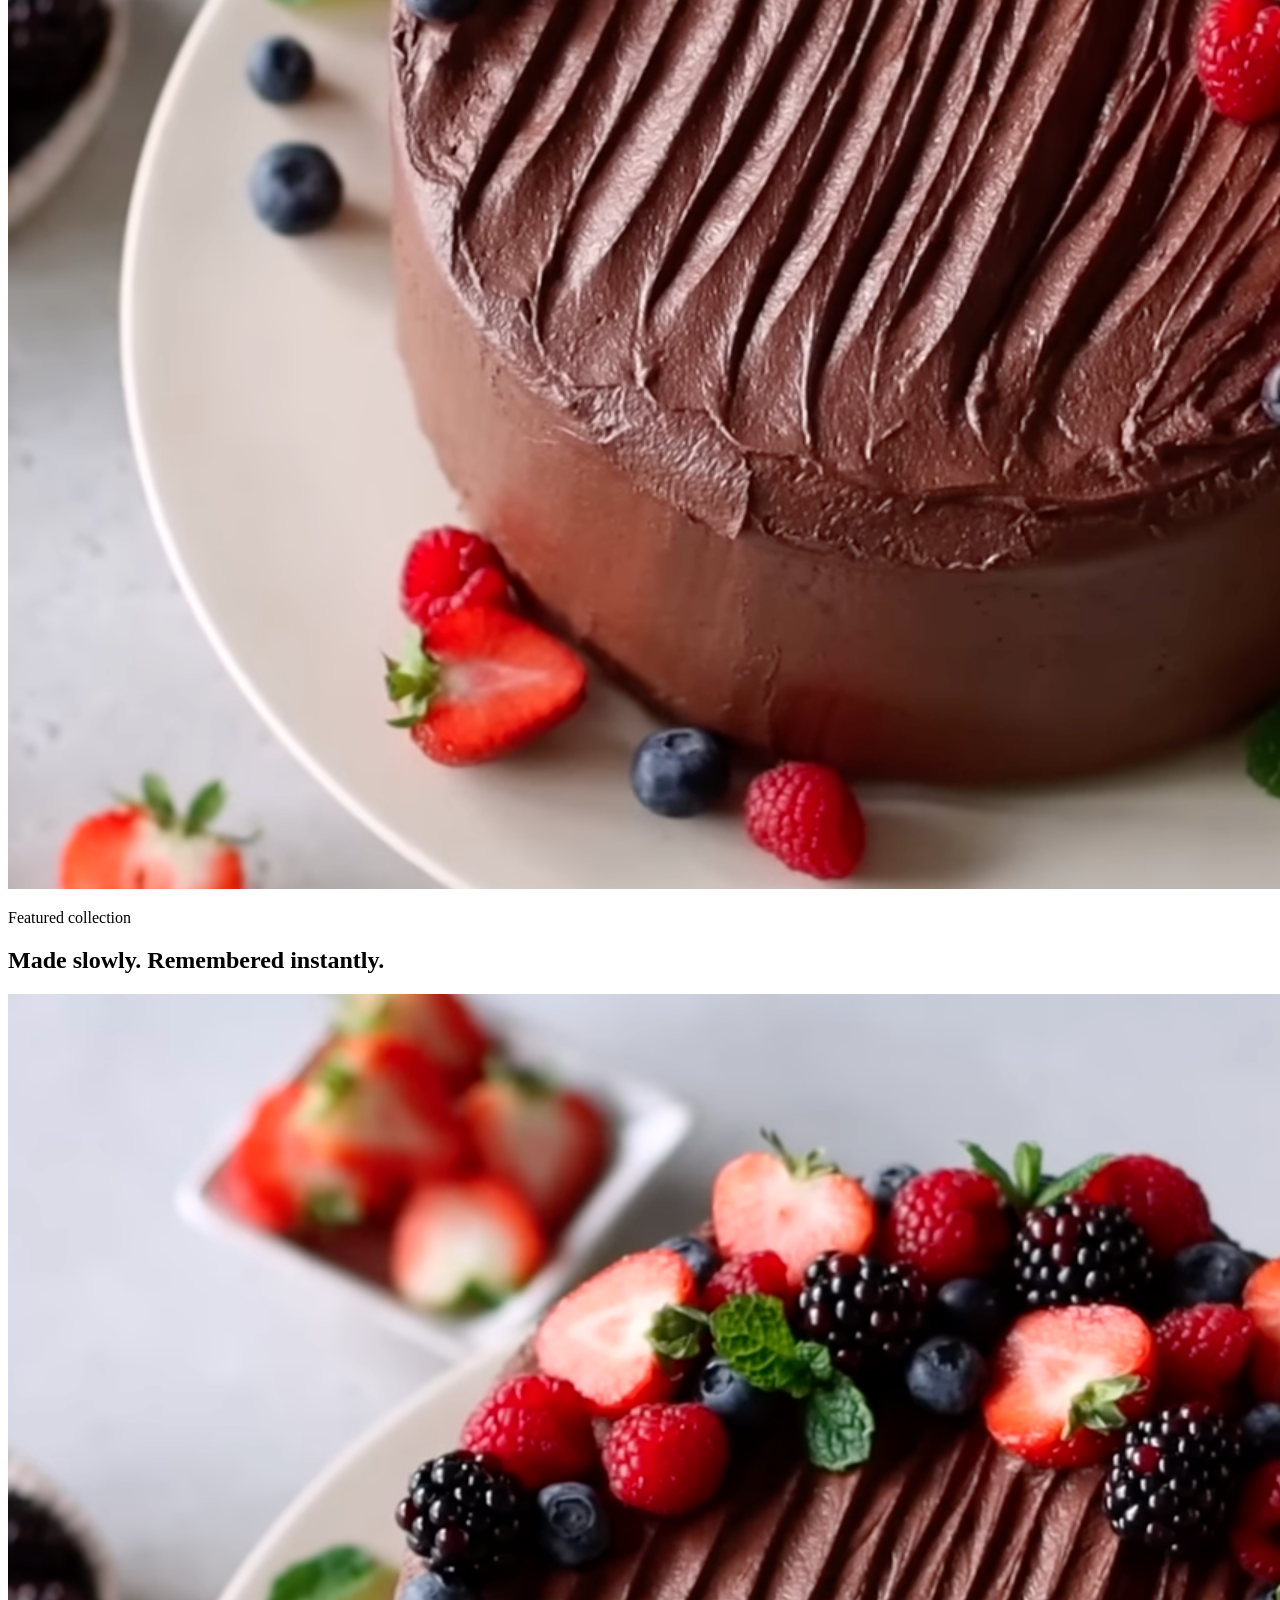
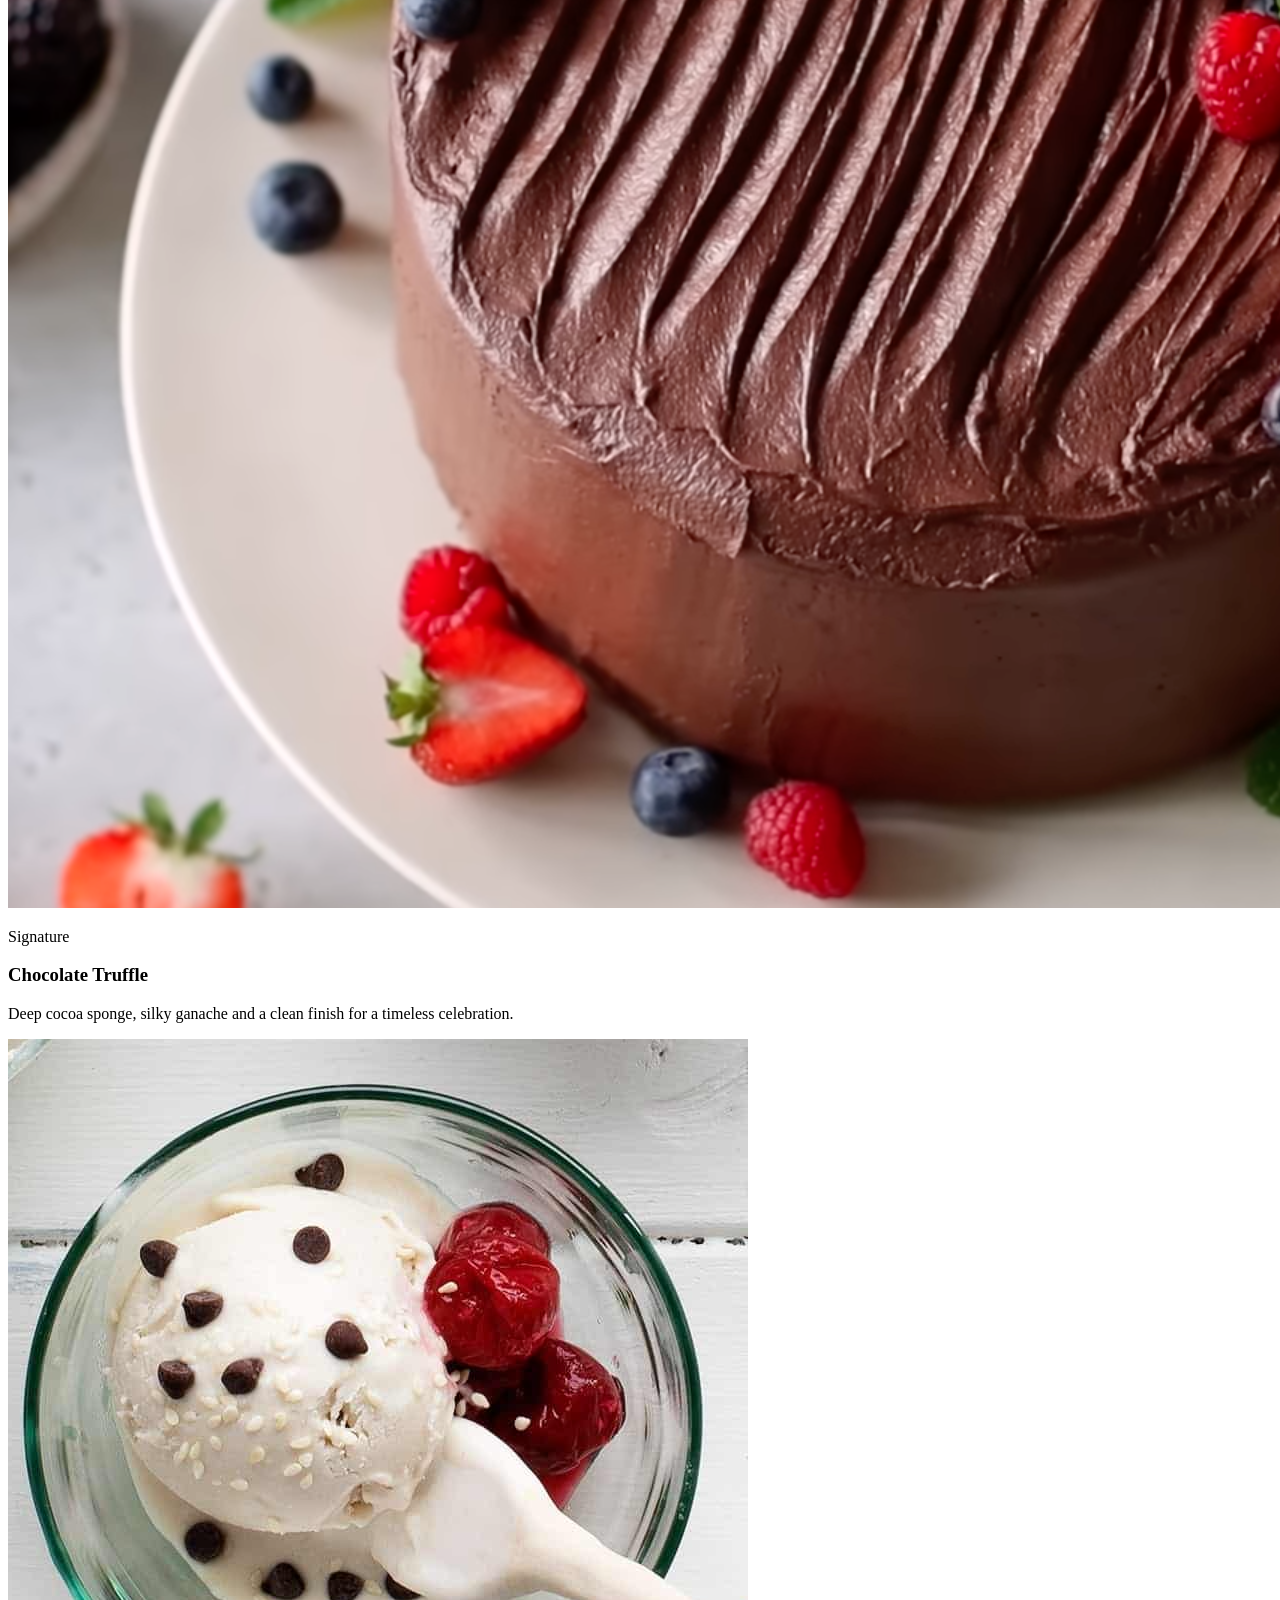
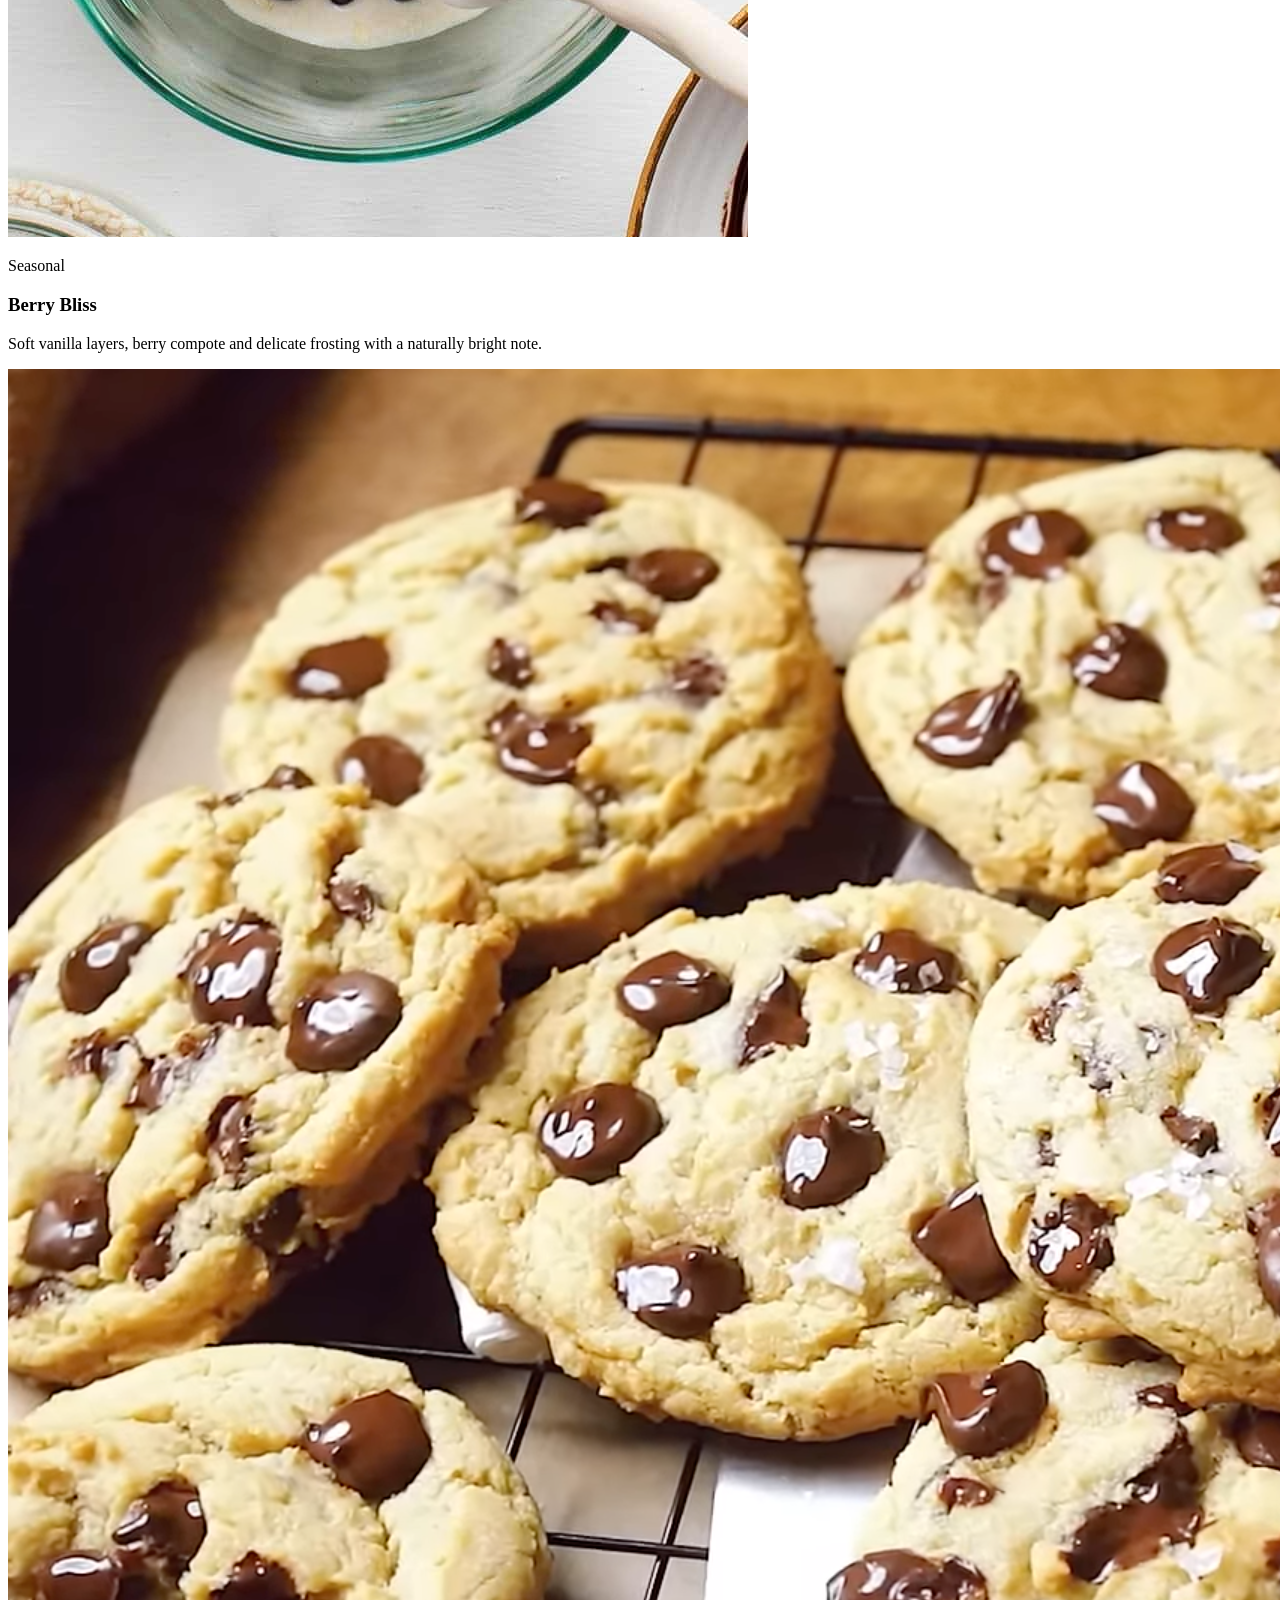
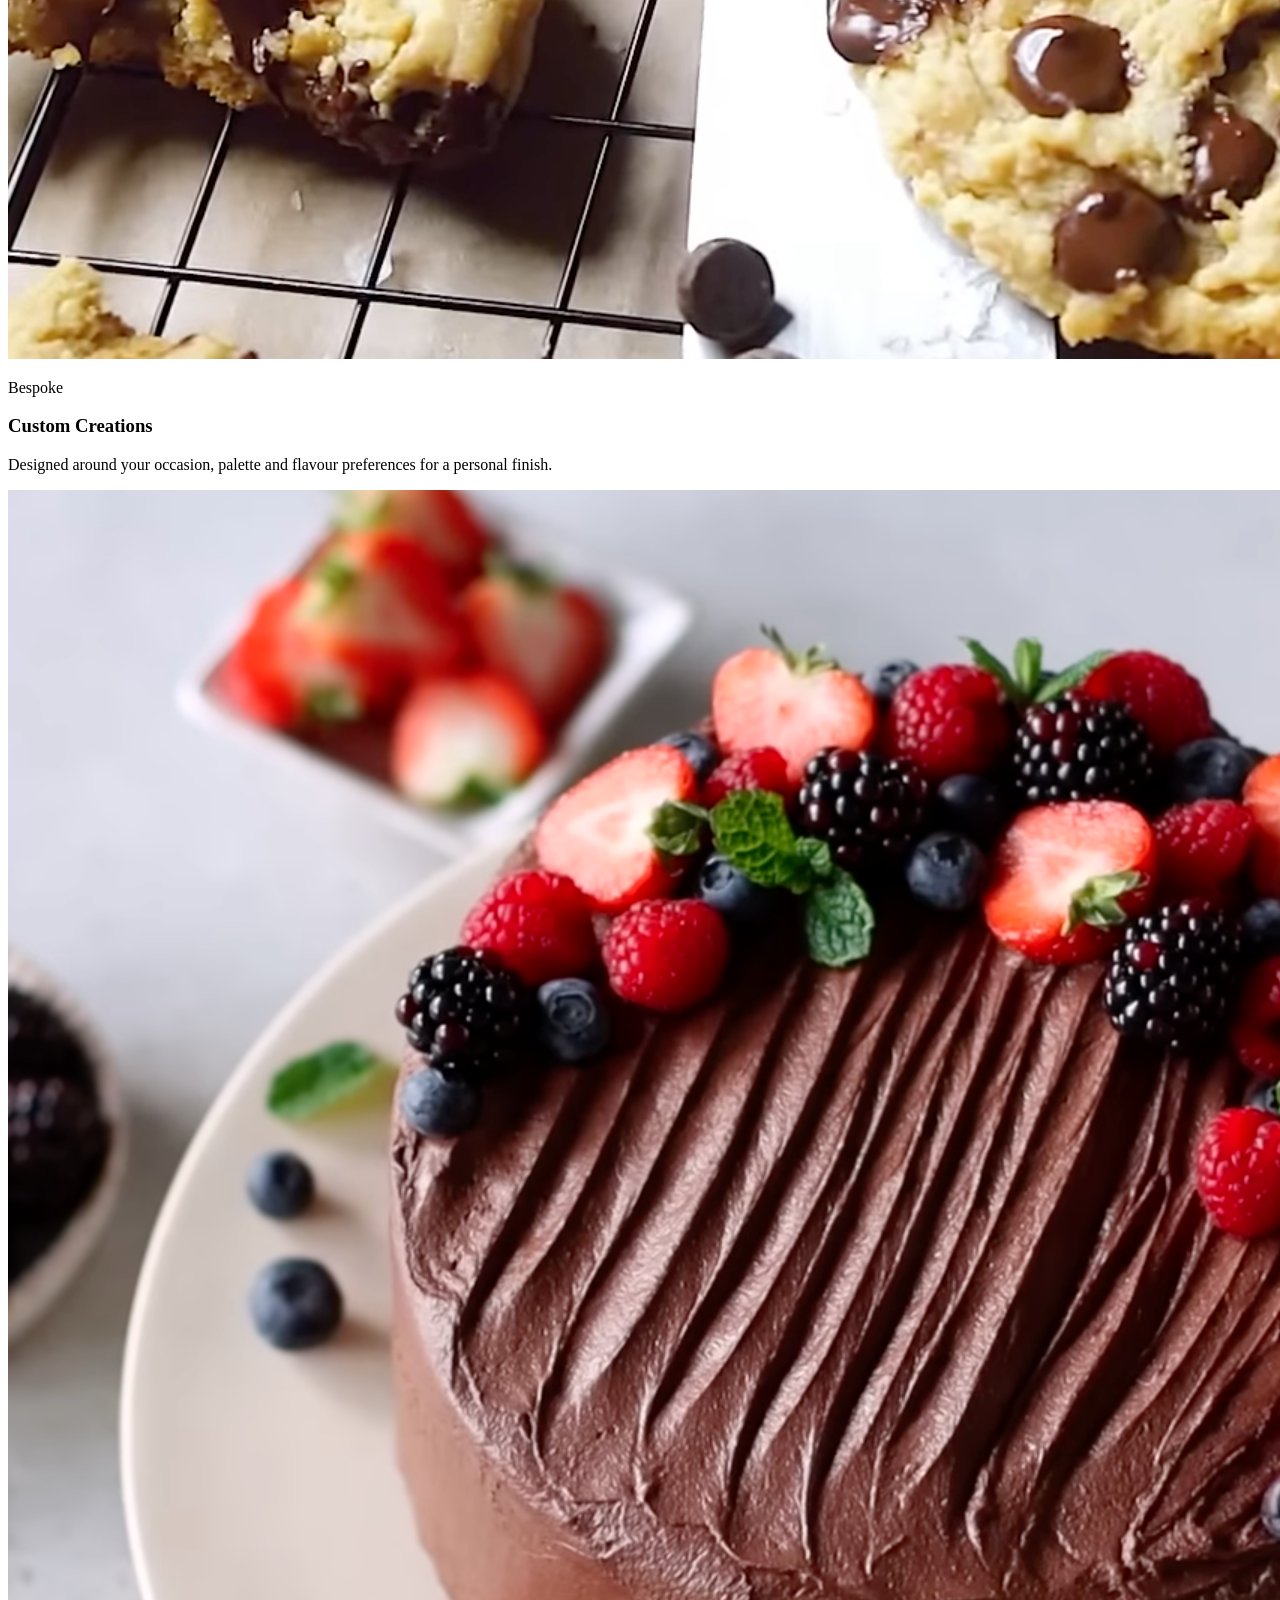
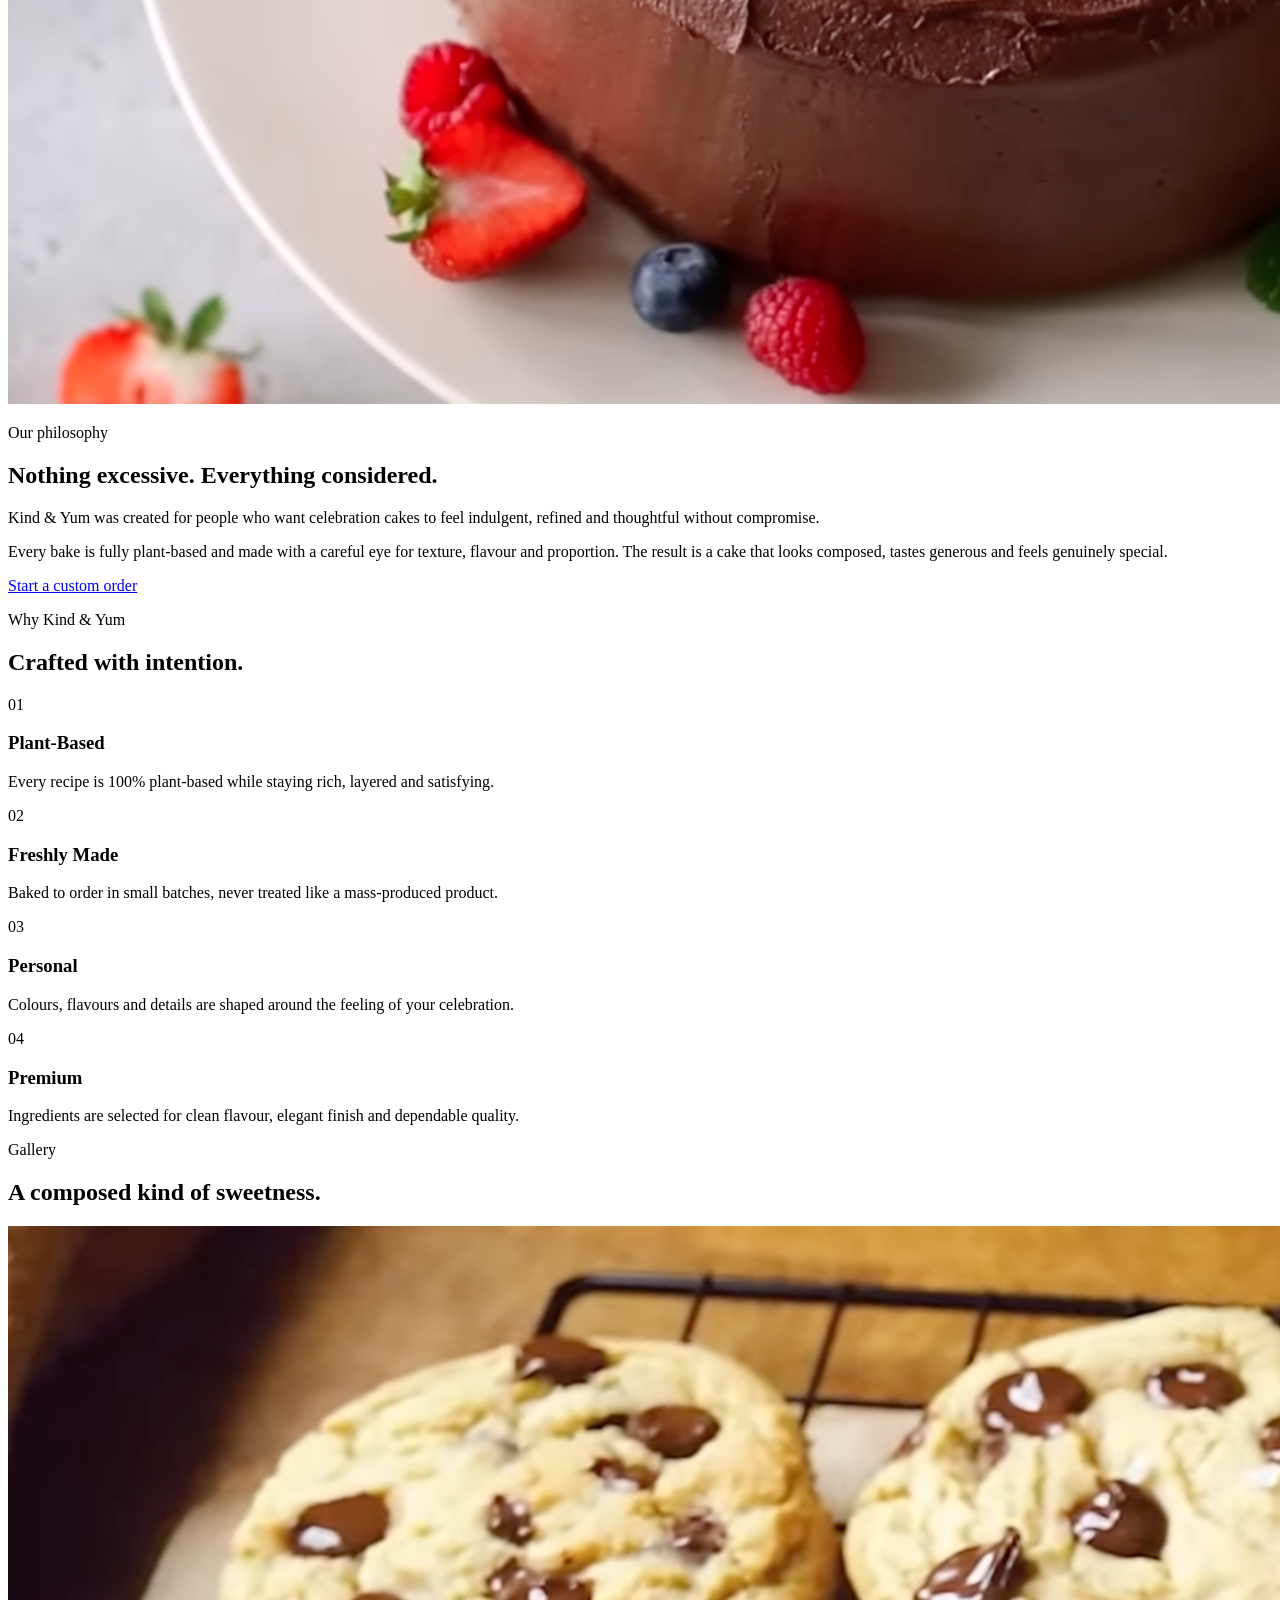
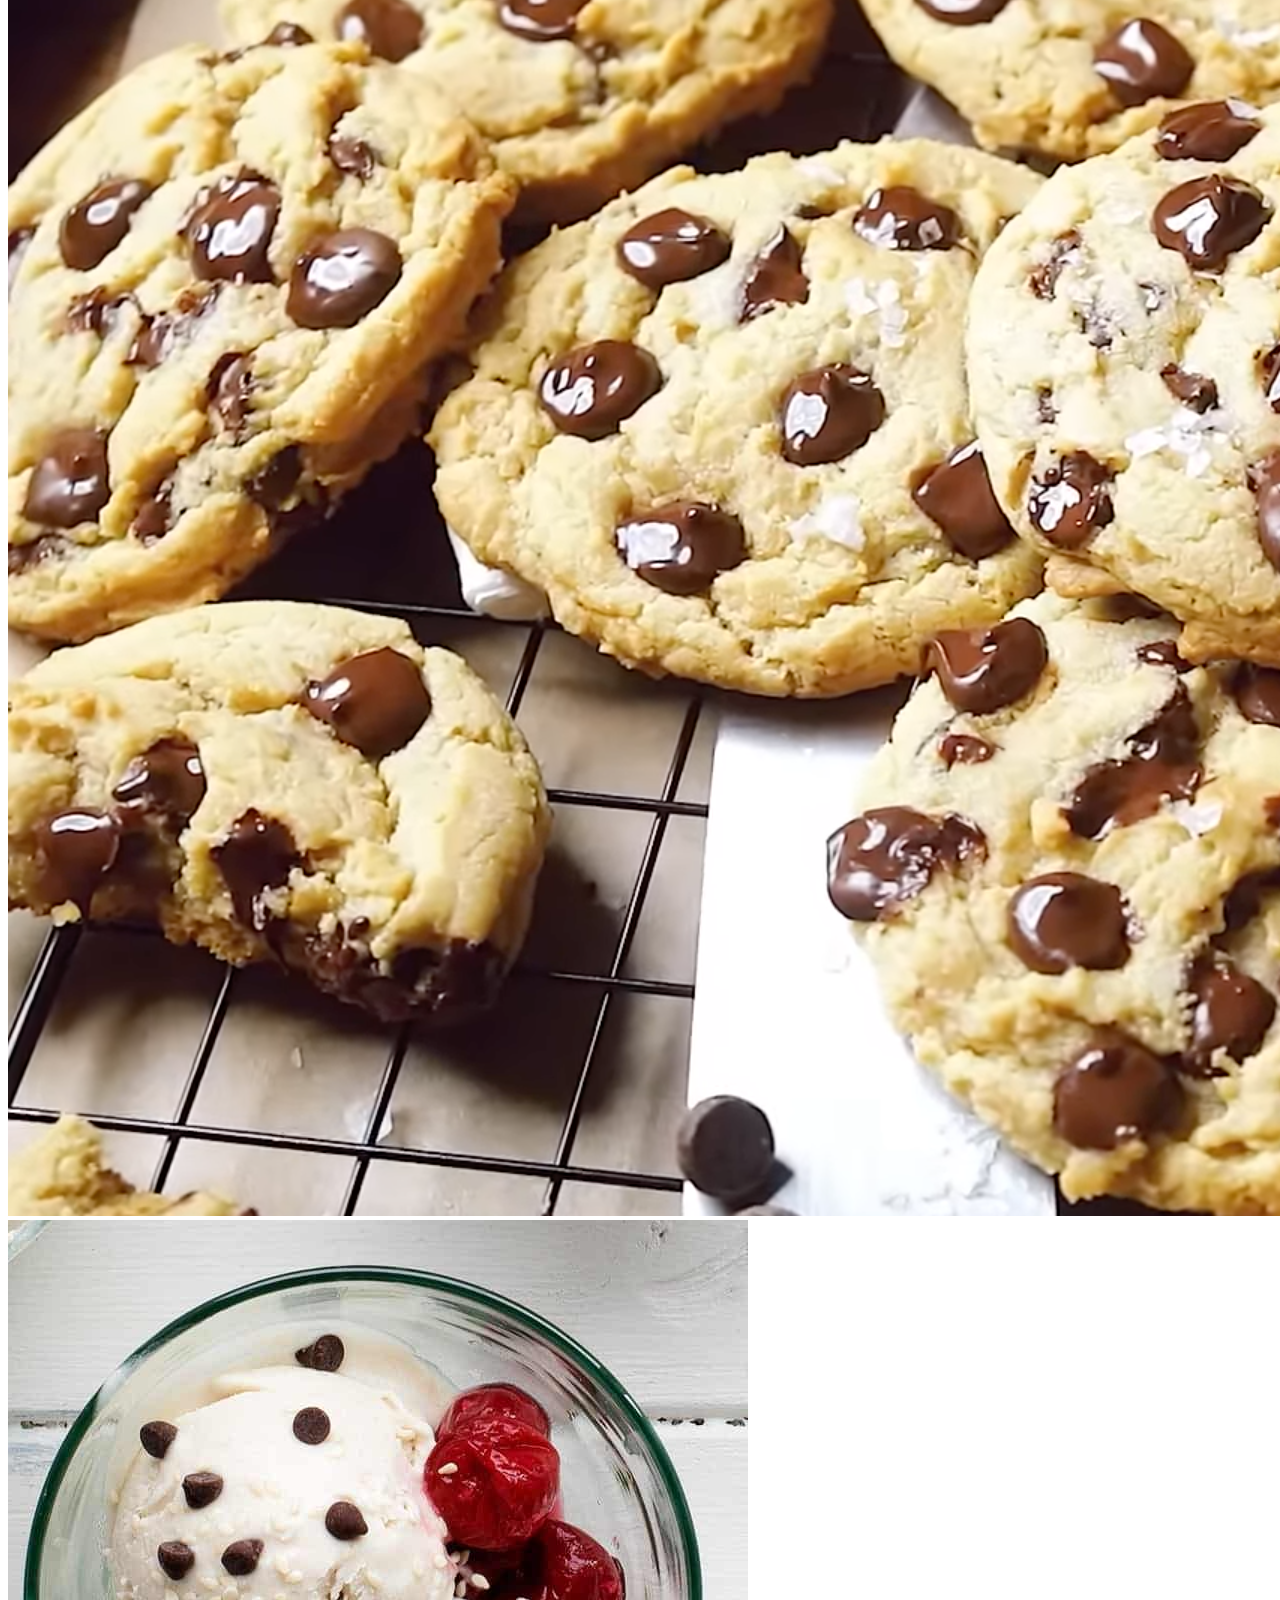
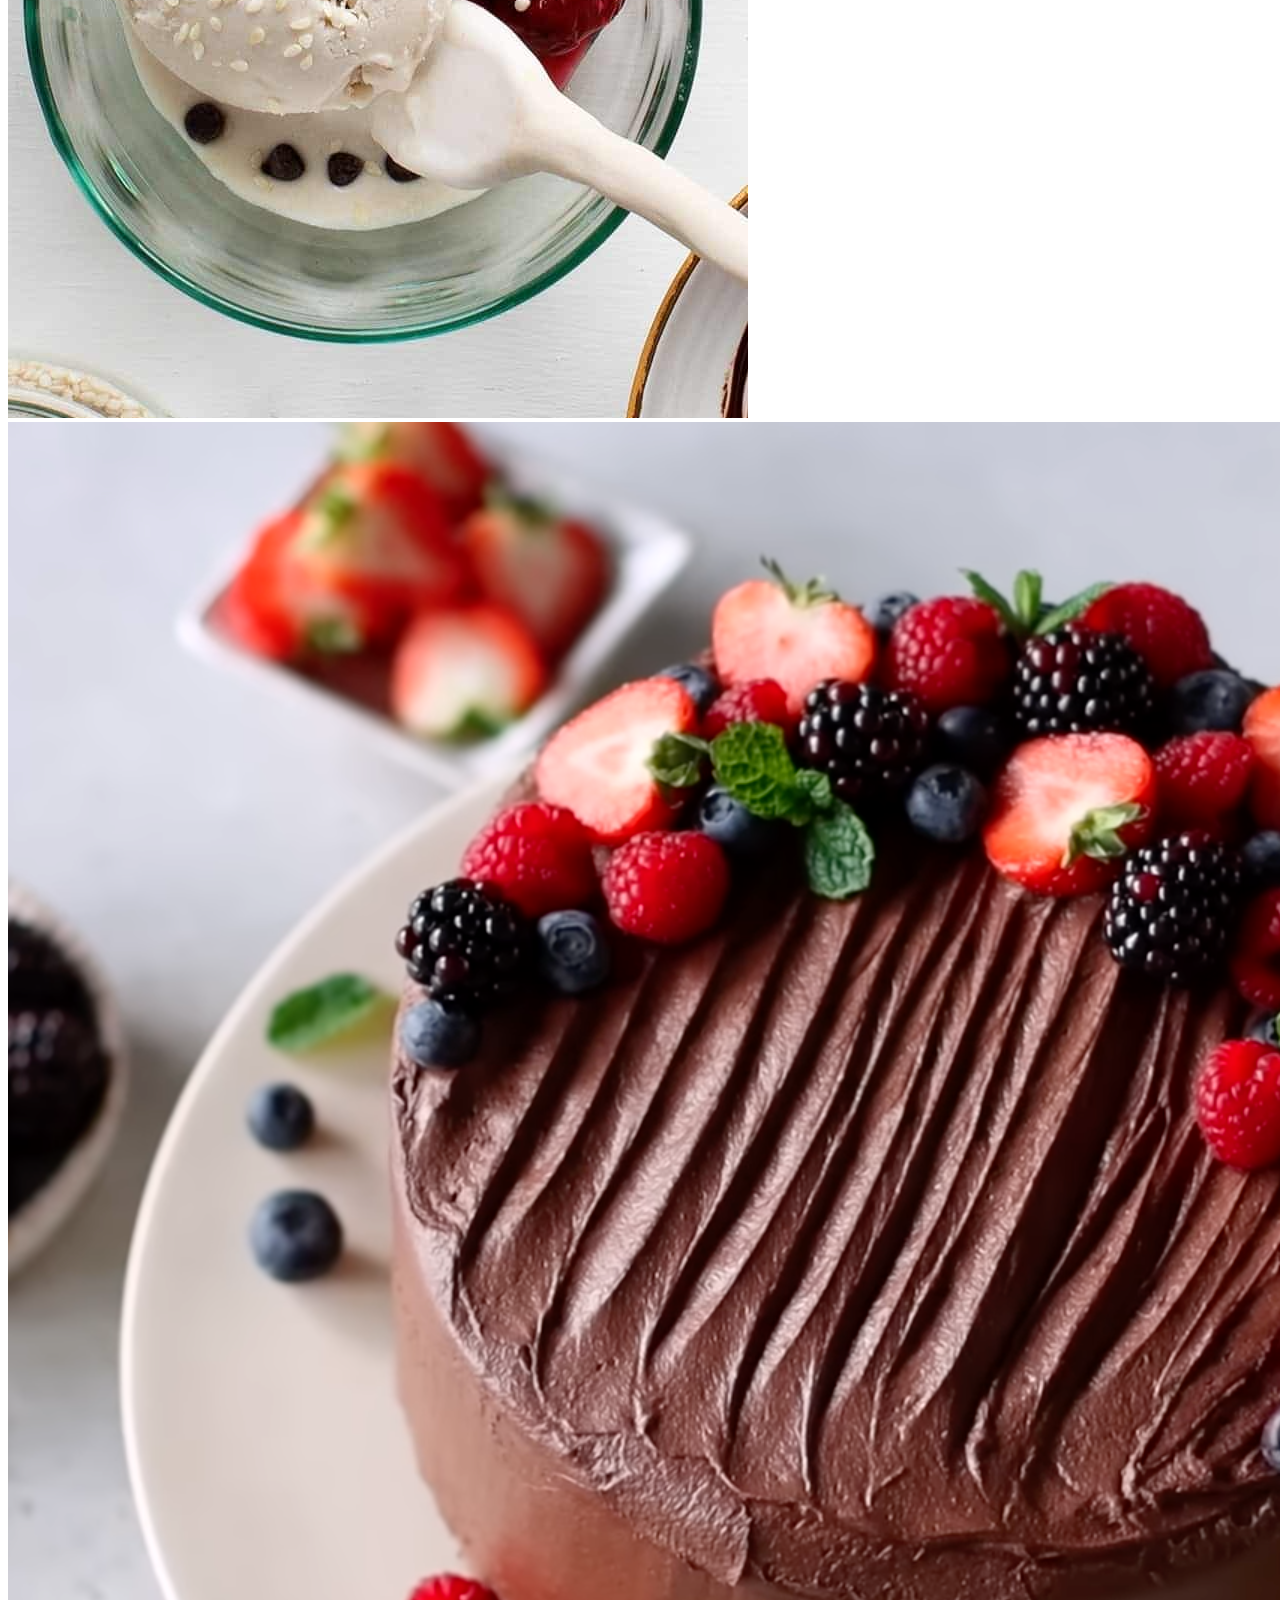
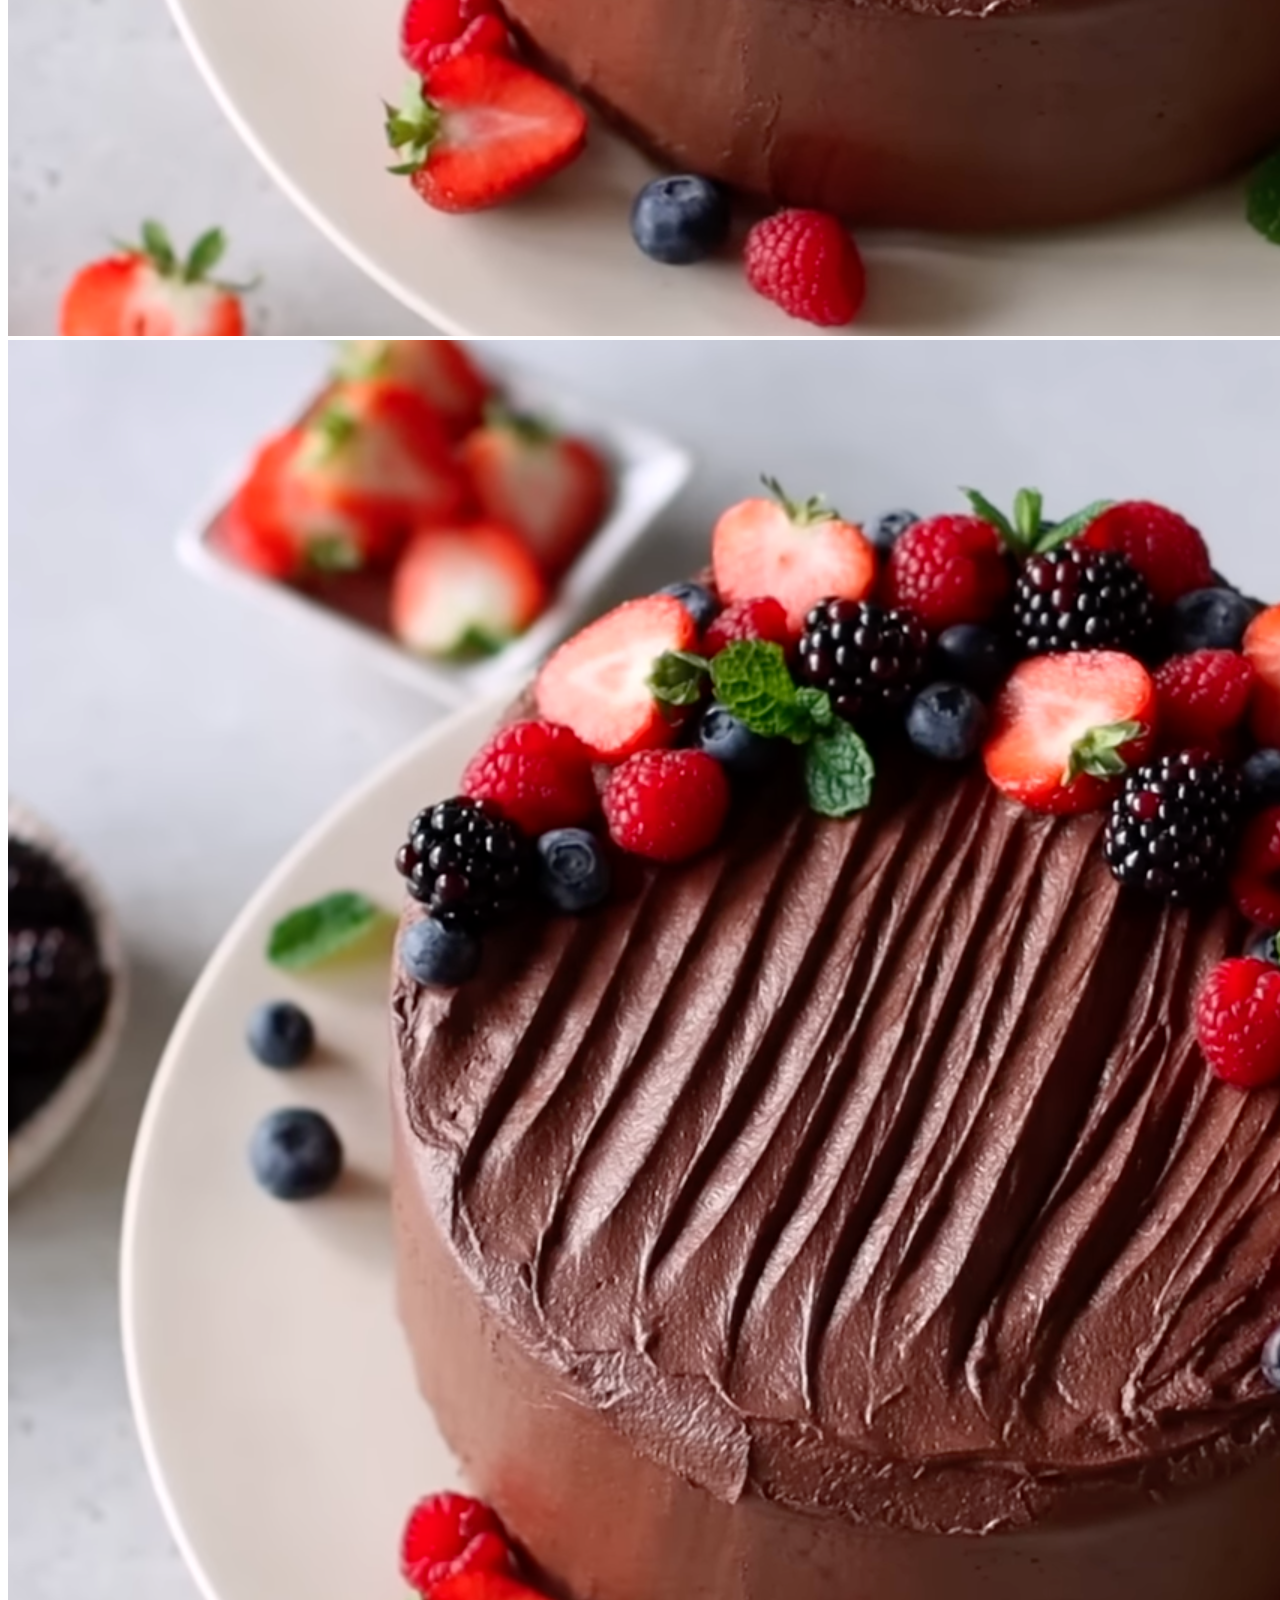
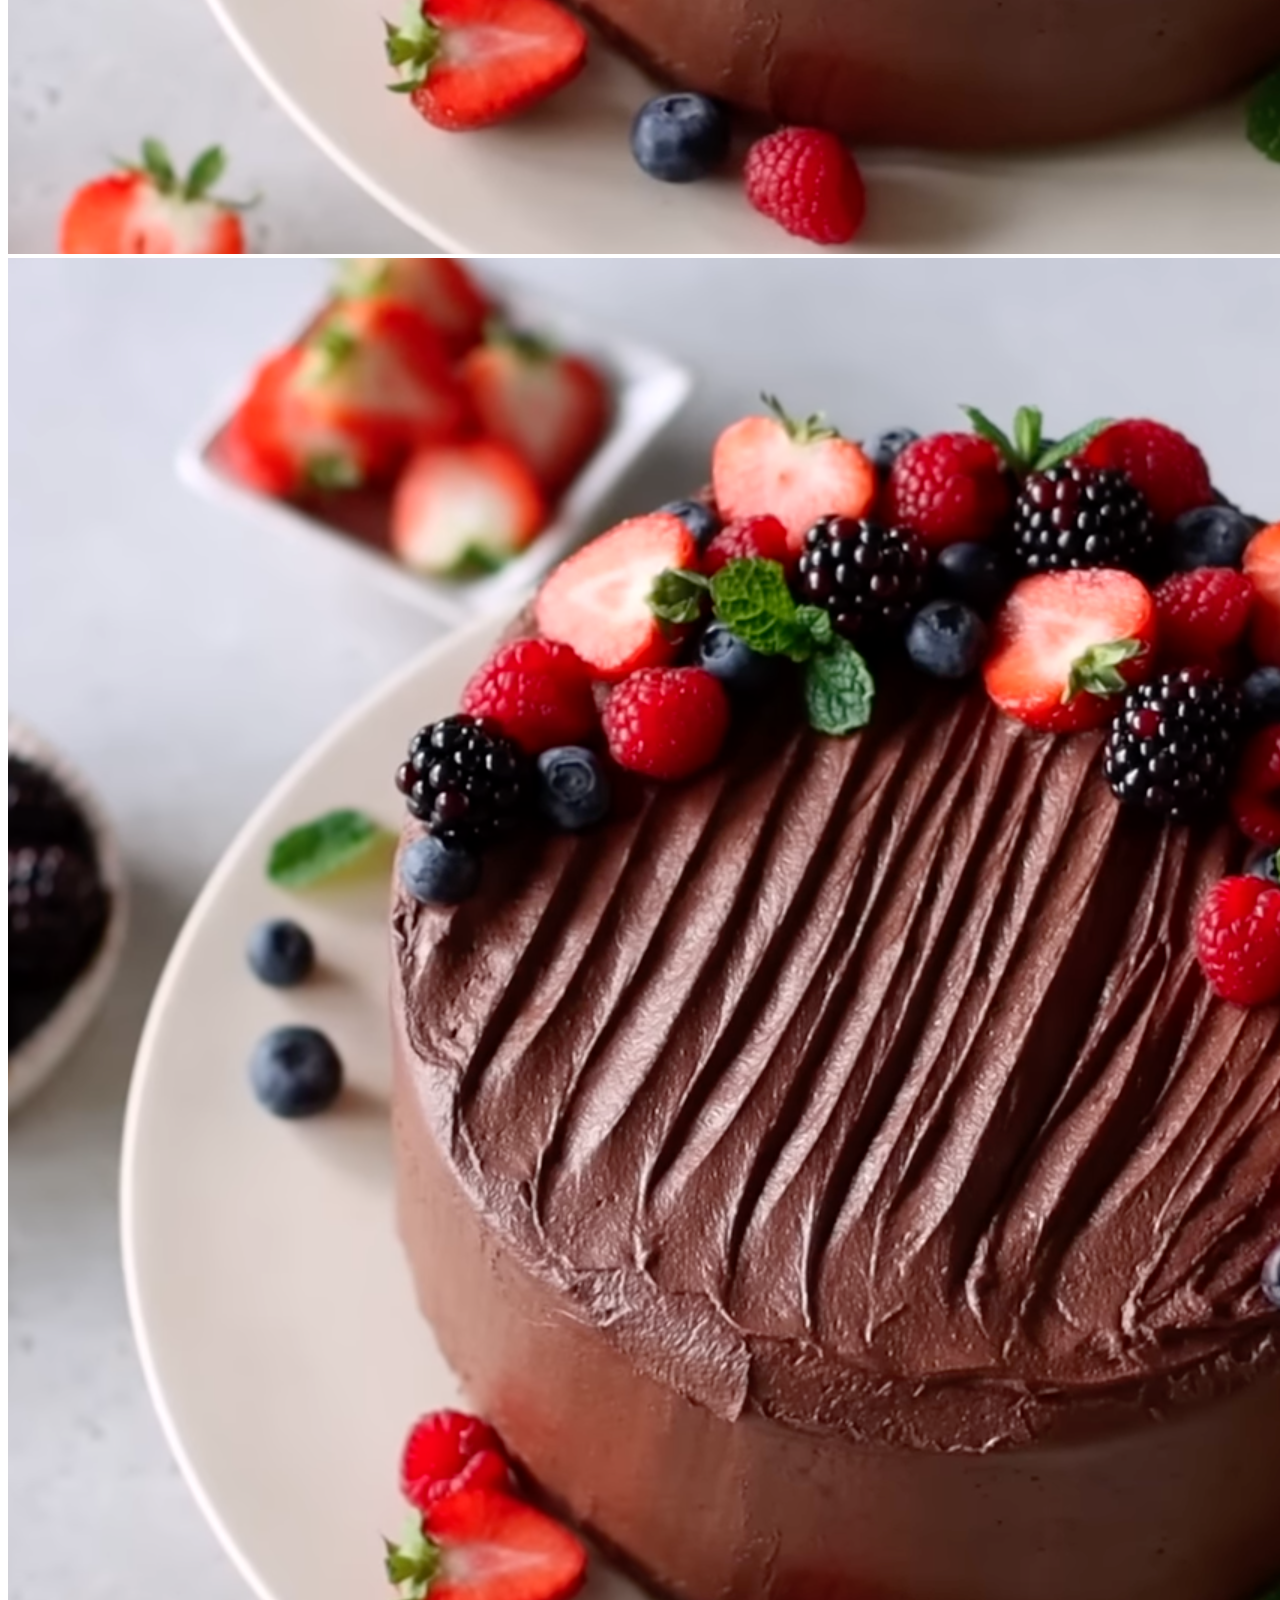
==== commit 1bab9b38: "Update index.html" ====
--- a/index.html
+++ b/index.html
@@ -1,687 +1,231 @@
-
 <!DOCTYPE html>
 <html lang="en">
-
 <head>
-    <meta charset="UTF-8">
-    <meta name="viewport" content="width=device-width, initial-scale=1.0">
-
-    <title>Kind & Yum | Beautiful Plant-Based Cakes</title>
-
-    <meta name="description"
-        content="Beautiful handcrafted 100% plant-based cakes for birthdays, celebrations and special moments.">
-
-    <link rel="icon" href="images/logo.png">
-
-    <link rel="preconnect" href="https://fonts.googleapis.com">
-    <link rel="preconnect" href="https://fonts.gstatic.com" crossorigin>
-
-    <link href="https://fonts.googleapis.com/css2?family=Cormorant+Garamond:wght@500;600;700&family=Manrope:wght@300;400;500;600;700&display=swap"
-        rel="stylesheet">
-
-    <link rel="stylesheet" href="css/style.css">
+  <meta charset="UTF-8">
+  <meta name="viewport" content="width=device-width, initial-scale=1.0">
+  <title>Kind & Yum | Premium Plant-Based Cakes</title>
+  <meta name="description" content="Premium handcrafted 100% plant-based cakes for birthdays, weddings, intimate gatherings and beautiful celebrations.">
+  <link rel="icon" href="images/logo.png">
+  <link rel="preconnect" href="https://fonts.googleapis.com">
+  <link rel="preconnect" href="https://fonts.gstatic.com" crossorigin>
+  <link href="https://fonts.googleapis.com/css2?family=Cormorant+Garamond:wght@500;600;700&family=Manrope:wght@300;400;500;600;700&display=swap" rel="stylesheet">
+  <link rel="stylesheet" href="style.css">
 </head>
-
 <body>
-
-<header>
-
-<nav class="navbar">
-
-<a href="#home" class="brand">
-
-<img src="images/logo.png" alt="Kind & Yum Logo">
-
-<div class="brand-text">
-
-<h2>Kind & Yum</h2>
-
-<span>Plant-Based Bakes</span>
-
-</div>
-
-</a>
-
-<ul class="nav-links">
-
-<li><a href="#home">Home</a></li>
-<li><a href="#collection">Collection</a></li>
-<li><a href="#philosophy">Our Philosophy</a></li>
-<li><a href="#gallery">Gallery</a></li>
-<li><a href="#contact">Contact</a></li>
-
-</ul>
-
-<a href="#" class="order-button">
-
-Order via WhatsApp
-
-</a>
-
-</nav>
-
-</header>
-
-
-
-<main>
-
-<section class="hero" id="home">
-
-<div class="hero-content">
-
-<p class="eyebrow">
-
-100% PLANT-BASED
-
-</p>
-
-<h1>
-
-Beautiful Cakes,<br>
-Thoughtfully Plant-Based.
-
-</h1>
-
-<p>
-
-Handcrafted celebration cakes made using premium
-plant-based ingredients for birthdays,
-anniversaries and life's sweetest moments.
-
-</p>
-
-<div class="hero-actions">
-
-<a href="#" class="primary-btn">
-
-Order on WhatsApp
-
-</a>
-
-<a href="#collection" class="secondary-btn">
-
-View Collection
-
-</a>
-
-</div>
-
-</div>
-
-<div class="hero-image">
-
-<img src="images/hero.png" alt="Chocolate Cake">
-
-</div>
-
-</section>
-
-
-
-<section class="featured" id="collection">
-
-<div class="section-header">
-
-<p>
-
-Featured Collection
-
-</p>
-
-<h2>
-
-Designed to be remembered.
-
-</h2>
-
-</div>
-
-<div class="cake-grid">
-
-<article class="cake-card">
-
-<img src="images/cake1.png" alt="Chocolate Truffle">
-
-<div class="cake-text">
-
-<h3>
-
-Chocolate Truffle
-
-</h3>
-
-<p>
-
-Rich chocolate sponge layered with silky ganache.
-
-</p>
-
-</div>
-
-</article>
-
-<article class="cake-card">
-
-<img src="images/cake2.png" alt="Berry Cake">
-
-<div class="cake-text">
-
-<h3>
-
-Berry Bliss
-
-</h3>
-
-<p>
-
-Fresh berries paired with delicate vanilla frosting.
-
-</p>
-
-</div>
-
-</article>
-
-<article class="cake-card">
-
-<img src="images/cake3.png" alt="Custom Cake">
-
-<div class="cake-text">
-
-<h3>
-
-Custom Creations
-
-</h3>
-
-<p>
-
-Made uniquely for birthdays and celebrations.
-
-</p>
-
-</div>
-
-</article>
-
-</div>
-
-</section>
-<!-- ================= PHILOSOPHY ================= -->
-
-<section class="philosophy" id="philosophy">
-
-<div class="philosophy-image">
-
-<img src="images/hero.png" alt="Kind & Yum Cake">
-
-</div>
-
-<div class="philosophy-content">
-
-<p class="eyebrow">
-
-OUR PHILOSOPHY
-
-</p>
-
-<h2>
-
-Every celebration deserves
-something unforgettable.
-
-</h2>
-
-<p>
-
-Kind & Yum was founded with one simple belief —
-beautiful cakes shouldn't require compromise.
-
-</p>
-
-<p>
-
-Every cake is handcrafted in small batches using
-carefully selected plant-based ingredients that
-taste every bit as indulgent as traditional cakes.
-
-</p>
-
-<p>
-
-Whether it's an intimate birthday or a grand
-celebration, every creation is designed to look
-beautiful and leave lasting memories.
-
-</p>
-
-<a href="#" class="primary-btn">
-
-Read Our Story
-
-</a>
-
-</div>
-
-</section>
-
-
-
-<!-- ================= VALUES ================= -->
-
-<section class="values">
-
-<div class="section-header">
-
-<p>
-
-Why Kind & Yum
-
-</p>
-
-<h2>
-
-Crafted with intention.
-
-</h2>
-
-</div>
-
-<div class="value-grid">
-
-<div class="value-card">
-
-<div class="value-number">
-
-01
-
-</div>
-
-<h3>
-
-100% Plant-Based
-
-</h3>
-
-<p>
-
-Every recipe is completely plant-based while
-remaining rich, indulgent and satisfying.
-
-</p>
-
-</div>
-
-<div class="value-card">
-
-<div class="value-number">
-
-02
-
-</div>
-
-<h3>
-
-Freshly Made
-
-</h3>
-
-<p>
-
-Every cake is baked fresh for your order.
-Never mass-produced.
-
-</p>
-
-</div>
-
-<div class="value-card">
-
-<div class="value-number">
-
-03
-
-</div>
-
-<h3>
-
-Made For You
-
-</h3>
-
-<p>
-
-From colours to flavours,
-every celebration is unique.
-
-</p>
-
-</div>
-
-<div class="value-card">
-
-<div class="value-number">
-
-04
-
-</div>
-
-<h3>
-
-Premium Ingredients
-
-</h3>
-
-<p>
-
-Quality ingredients carefully selected to
-create cakes everyone will love.
-
-</p>
-
-</div>
-
-</div>
-
-</section>
-
-
-
-<!-- ================= GALLERY ================= -->
-
-<section class="gallery" id="gallery">
-
-<div class="section-header">
-
-<p>
-
-Gallery
-
-</p>
-
-<h2>
-
-A glimpse into Kind & Yum.
-
-</h2>
-
-</div>
-
-<div class="gallery-grid">
-
-<img src="images/gallery1.png" alt="Cake">
-
-<img src="images/gallery2.png" alt="Cake">
-
-<img src="images/gallery3.png" alt="Cake">
-
-<img src="images/gallery4.png" alt="Cake">
-
-<img src="images/cake1.png" alt="Cake">
-
-<img src="images/cake2.png" alt="Cake">
-
-</div>
-
-</section>
-
-
-
-<!-- ================= TESTIMONIALS ================= -->
-
-<section class="testimonials">
-
-<div class="section-header">
-
-<p>
-
-Kind Words
-
-</p>
-
-<h2>
-
-Loved by our customers.
-
-</h2>
-
-</div>
-
-<div class="testimonial-grid">
-
-<div class="testimonial">
-
-<p>
-
-"The most beautiful cake we've ever ordered.
-Nobody could believe it was completely plant-based."
-
-</p>
-
-<h4>
-
-— Happy Customer
-
-</h4>
-
-</div>
-
-<div class="testimonial">
-
-<p>
-
-"Absolutely stunning.
-Even better than the photos."
-
-</p>
-
-<h4>
-
-— Birthday Celebration
-
-</h4>
-
-</div>
-
-<div class="testimonial">
-
-<p>
-
-"Our guests couldn't stop talking about the cake."
-
-</p>
-
-<h4>
-
-— Anniversary Order
-
-</h4>
-
-</div>
-
-</div>
-
-</section>
-<!-- ================= INSTAGRAM ================= -->
-
-<section class="instagram">
-
-<div class="instagram-content">
-
-<p class="eyebrow">
-
-FOLLOW OUR JOURNEY
-
-</p>
-
-<h2>
-
-Freshly baked.<br>
-Beautifully shared.
-
-</h2>
-
-<p>
-
-Follow Kind & Yum on Instagram for our latest
-cakes, behind-the-scenes moments and new creations.
-
-</p>
-
-<a href="https://instagram.com/kindandyum" target="_blank" class="primary-btn">
-
-Follow on Instagram
-
-</a>
-
-</div>
-
-</section>
-
-
-
-<!-- ================= CONTACT ================= -->
-
-<section class="contact" id="contact">
-
-<div class="contact-box">
-
-<p class="eyebrow">
-
-LET'S CREATE SOMETHING BEAUTIFUL
-
-</p>
-
-<h2>
-
-Planning a celebration?
-
-</h2>
-
-<p>
-
-Whether it's a birthday, anniversary, baby shower
-or just because...
-
-we'd love to bake something memorable for you.
-
-</p>
-
-<div class="contact-buttons">
-
-<a href="#" class="primary-btn">
-
-Order via WhatsApp
-
-</a>
-
-<a href="mailto:hello@kindandyum.com" class="secondary-btn">
-
-Email Us
-
-</a>
-
-</div>
-
-</div>
-
-</section>
-
-
-
-<!-- ================= FOOTER ================= -->
-
-<footer>
-
-<div class="footer-top">
-
-<div class="footer-brand">
-
-<img src="images/logo.png" alt="Kind & Yum">
-
-<h3>
-
-Kind & Yum
-
-</h3>
-
-<p>
-
-Beautiful Cakes.<br>
-
-Thoughtfully Plant-Based.
-
-</p>
-
-</div>
-
-<div class="footer-links">
-
-<h4>
-
-Explore
-
-</h4>
-
-<a href="#home">Home</a>
-
-<a href="#collection">Collection</a>
-
-<a href="#philosophy">Our Philosophy</a>
-
-<a href="#gallery">Gallery</a>
-
-<a href="#contact">Contact</a>
-
-</div>
-
-<div class="footer-links">
-
-<h4>
-
-Connect
-
-</h4>
-
-<a href="#">Instagram</a>
-
-<a href="#">WhatsApp</a>
-
-<a href="#">Email</a>
-
-</div>
-
-</div>
-
-<div class="footer-bottom">
-
-<p>
-
-© 2026 Kind & Yum.
-Crafted with love.
-
-</p>
-
-</div>
-
-</footer>
-
-
-
-<!-- Floating WhatsApp Button -->
-
-<a href="#" class="floating-whatsapp">
-
-Order
-
-</a>
-
-</main>
-
-
-<script src="js/script.js"></script>
-
+  <header class="site-header">
+    <nav class="navbar" aria-label="Primary navigation">
+      <a class="brand" href="#home" aria-label="Kind & Yum home">
+        <span class="brand-mark">
+          <img src="images/logo.png" alt="Kind & Yum logo">
+        </span>
+        <span class="brand-copy">
+          <span class="brand-name">Kind & Yum</span>
+          <span class="brand-line">Plant-Based Cakes</span>
+        </span>
+      </a>
+
+      <button class="menu-toggle" type="button" aria-expanded="false" aria-controls="primary-menu" aria-label="Open menu">
+        <span></span>
+        <span></span>
+      </button>
+
+      <div class="nav-panel" id="primary-menu">
+        <ul class="nav-links">
+          <li><a href="#home">Home</a></li>
+          <li><a href="#collection">Collection</a></li>
+          <li><a href="#philosophy">Philosophy</a></li>
+          <li><a href="#gallery">Gallery</a></li>
+          <li><a href="#contact">Contact</a></li>
+        </ul>
+        <a class="nav-order" href="https://wa.me/" target="_blank" rel="noreferrer">Order via WhatsApp</a>
+      </div>
+    </nav>
+  </header>
+
+  <main>
+    <section class="hero section-shell" id="home">
+      <div class="hero-copy">
+        <p class="eyebrow">100% plant-based</p>
+        <h1>Celebration cakes, made with quiet luxury.</h1>
+        <p class="hero-intro">Handcrafted in small batches with premium plant-based ingredients, each Kind & Yum cake is designed for beautiful gatherings and unforgettable moments.</p>
+        <div class="button-row">
+          <a class="primary-btn" href="https://wa.me/" target="_blank" rel="noreferrer">Order on WhatsApp</a>
+          <a class="secondary-btn" href="#collection">View Collection</a>
+        </div>
+      </div>
+
+      <div class="hero-visual image-frame image-frame-large">
+        <img src="images/hero.png" alt="Elegant Kind & Yum plant-based celebration cake">
+      </div>
+    </section>
+
+    <section class="featured section-shell" id="collection">
+      <div class="section-header">
+        <p class="eyebrow">Featured collection</p>
+        <h2>Made slowly. Remembered instantly.</h2>
+      </div>
+
+      <div class="cake-grid">
+        <article class="cake-card">
+          <div class="cake-image image-frame">
+            <img src="images/cake1.png" alt="Chocolate truffle plant-based cake">
+          </div>
+          <div class="cake-text">
+            <p class="cake-kicker">Signature</p>
+            <h3>Chocolate Truffle</h3>
+            <p>Deep cocoa sponge, silky ganache and a clean finish for a timeless celebration.</p>
+          </div>
+        </article>
+
+        <article class="cake-card">
+          <div class="cake-image image-frame">
+            <img src="images/cake2.png" alt="Berry bliss plant-based cake">
+          </div>
+          <div class="cake-text">
+            <p class="cake-kicker">Seasonal</p>
+            <h3>Berry Bliss</h3>
+            <p>Soft vanilla layers, berry compote and delicate frosting with a naturally bright note.</p>
+          </div>
+        </article>
+
+        <article class="cake-card">
+          <div class="cake-image image-frame">
+            <img src="images/cake3.png" alt="Custom plant-based cake">
+          </div>
+          <div class="cake-text">
+            <p class="cake-kicker">Bespoke</p>
+            <h3>Custom Creations</h3>
+            <p>Designed around your occasion, palette and flavour preferences for a personal finish.</p>
+          </div>
+        </article>
+      </div>
+    </section>
+
+    <section class="philosophy section-shell" id="philosophy">
+      <div class="philosophy-image image-frame">
+        <img src="images/hero.png" alt="Kind & Yum handcrafted cake detail">
+      </div>
+
+      <div class="philosophy-copy">
+        <p class="eyebrow">Our philosophy</p>
+        <h2>Nothing excessive. Everything considered.</h2>
+        <p>Kind & Yum was created for people who want celebration cakes to feel indulgent, refined and thoughtful without compromise.</p>
+        <p>Every bake is fully plant-based and made with a careful eye for texture, flavour and proportion. The result is a cake that looks composed, tastes generous and feels genuinely special.</p>
+        <a class="text-link" href="#contact">Start a custom order</a>
+      </div>
+    </section>
+
+    <section class="values section-shell" aria-label="Why Kind and Yum">
+      <div class="section-header section-header-left">
+        <p class="eyebrow">Why Kind & Yum</p>
+        <h2>Crafted with intention.</h2>
+      </div>
+
+      <div class="value-grid">
+        <article class="value-card">
+          <span>01</span>
+          <h3>Plant-Based</h3>
+          <p>Every recipe is 100% plant-based while staying rich, layered and satisfying.</p>
+        </article>
+        <article class="value-card">
+          <span>02</span>
+          <h3>Freshly Made</h3>
+          <p>Baked to order in small batches, never treated like a mass-produced product.</p>
+        </article>
+        <article class="value-card">
+          <span>03</span>
+          <h3>Personal</h3>
+          <p>Colours, flavours and details are shaped around the feeling of your celebration.</p>
+        </article>
+        <article class="value-card">
+          <span>04</span>
+          <h3>Premium</h3>
+          <p>Ingredients are selected for clean flavour, elegant finish and dependable quality.</p>
+        </article>
+      </div>
+    </section>
+
+    <section class="gallery section-shell" id="gallery">
+      <div class="section-header">
+        <p class="eyebrow">Gallery</p>
+        <h2>A composed kind of sweetness.</h2>
+      </div>
+
+      <div class="gallery-grid">
+        <div class="gallery-item image-frame"><img src="images/gallery1.png" alt="Kind & Yum cake gallery image one"></div>
+        <div class="gallery-item image-frame"><img src="images/gallery2.png" alt="Kind & Yum cake gallery image two"></div>
+        <div class="gallery-item image-frame"><img src="images/gallery3.png" alt="Kind & Yum cake gallery image three"></div>
+        <div class="gallery-item image-frame"><img src="images/gallery4.png" alt="Kind & Yum cake gallery image four"></div>
+        <div class="gallery-item image-frame"><img src="images/cake1.png" alt="Kind & Yum cake gallery image five"></div>
+        <div class="gallery-item image-frame"><img src="images/cake2.png" alt="Kind & Yum cake gallery image six"></div>
+      </div>
+    </section>
+
+    <section class="testimonials section-shell" aria-label="Customer testimonials">
+      <div class="section-header">
+        <p class="eyebrow">Kind words</p>
+        <h2>Loved for the details.</h2>
+      </div>
+
+      <div class="testimonial-grid">
+        <blockquote>
+          <p>"The most beautiful cake we've ordered. Nobody could believe it was completely plant-based."</p>
+          <cite>Birthday celebration</cite>
+        </blockquote>
+        <blockquote>
+          <p>"Elegant, delicious and exactly right for our table. It felt truly special."</p>
+          <cite>Private gathering</cite>
+        </blockquote>
+        <blockquote>
+          <p>"The finish was stunning, and every guest asked where it was from."</p>
+          <cite>Anniversary order</cite>
+        </blockquote>
+      </div>
+    </section>
+
+    <section class="instagram section-shell">
+      <div class="quiet-panel">
+        <p class="eyebrow">Follow our journey</p>
+        <h2>Freshly baked. Beautifully shared.</h2>
+        <p>Discover new cakes, seasonal details and behind-the-scenes moments from the Kind & Yum kitchen.</p>
+        <a class="secondary-btn" href="https://instagram.com/kindandyum" target="_blank" rel="noreferrer">Follow on Instagram</a>
+      </div>
+    </section>
+
+    <section class="contact section-shell" id="contact">
+      <div class="contact-box">
+        <p class="eyebrow">Let's create something beautiful</p>
+        <h2>Planning a celebration?</h2>
+        <p>Tell us the date, size, flavour direction and mood. We will help shape a cake that feels considered from first look to final slice.</p>
+        <div class="button-row">
+          <a class="primary-btn" href="https://wa.me/" target="_blank" rel="noreferrer">Order via WhatsApp</a>
+          <a class="secondary-btn" href="mailto:hello@kindandyum.com">Email Us</a>
+        </div>
+      </div>
+    </section>
+  </main>
+
+  <footer class="site-footer">
+    <div class="footer-inner">
+      <div>
+        <a class="footer-brand" href="#home">
+          <img src="images/logo.png" alt="">
+          <span>Kind & Yum</span>
+        </a>
+        <p>Beautiful cakes. Thoughtfully plant-based.</p>
+      </div>
+      <div class="footer-links" aria-label="Footer navigation">
+        <a href="#collection">Collection</a>
+        <a href="#philosophy">Philosophy</a>
+        <a href="#gallery">Gallery</a>
+        <a href="#contact">Contact</a>
+      </div>
+    </div>
+    <p class="footer-bottom">© 2026 Kind & Yum. Crafted with care.</p>
+  </footer>
+
+  <a class="floating-whatsapp" href="https://wa.me/" target="_blank" rel="noreferrer" aria-label="Order via WhatsApp">Order</a>
+
+  <script src="script.js"></script>
 </body>
-
 </html>
